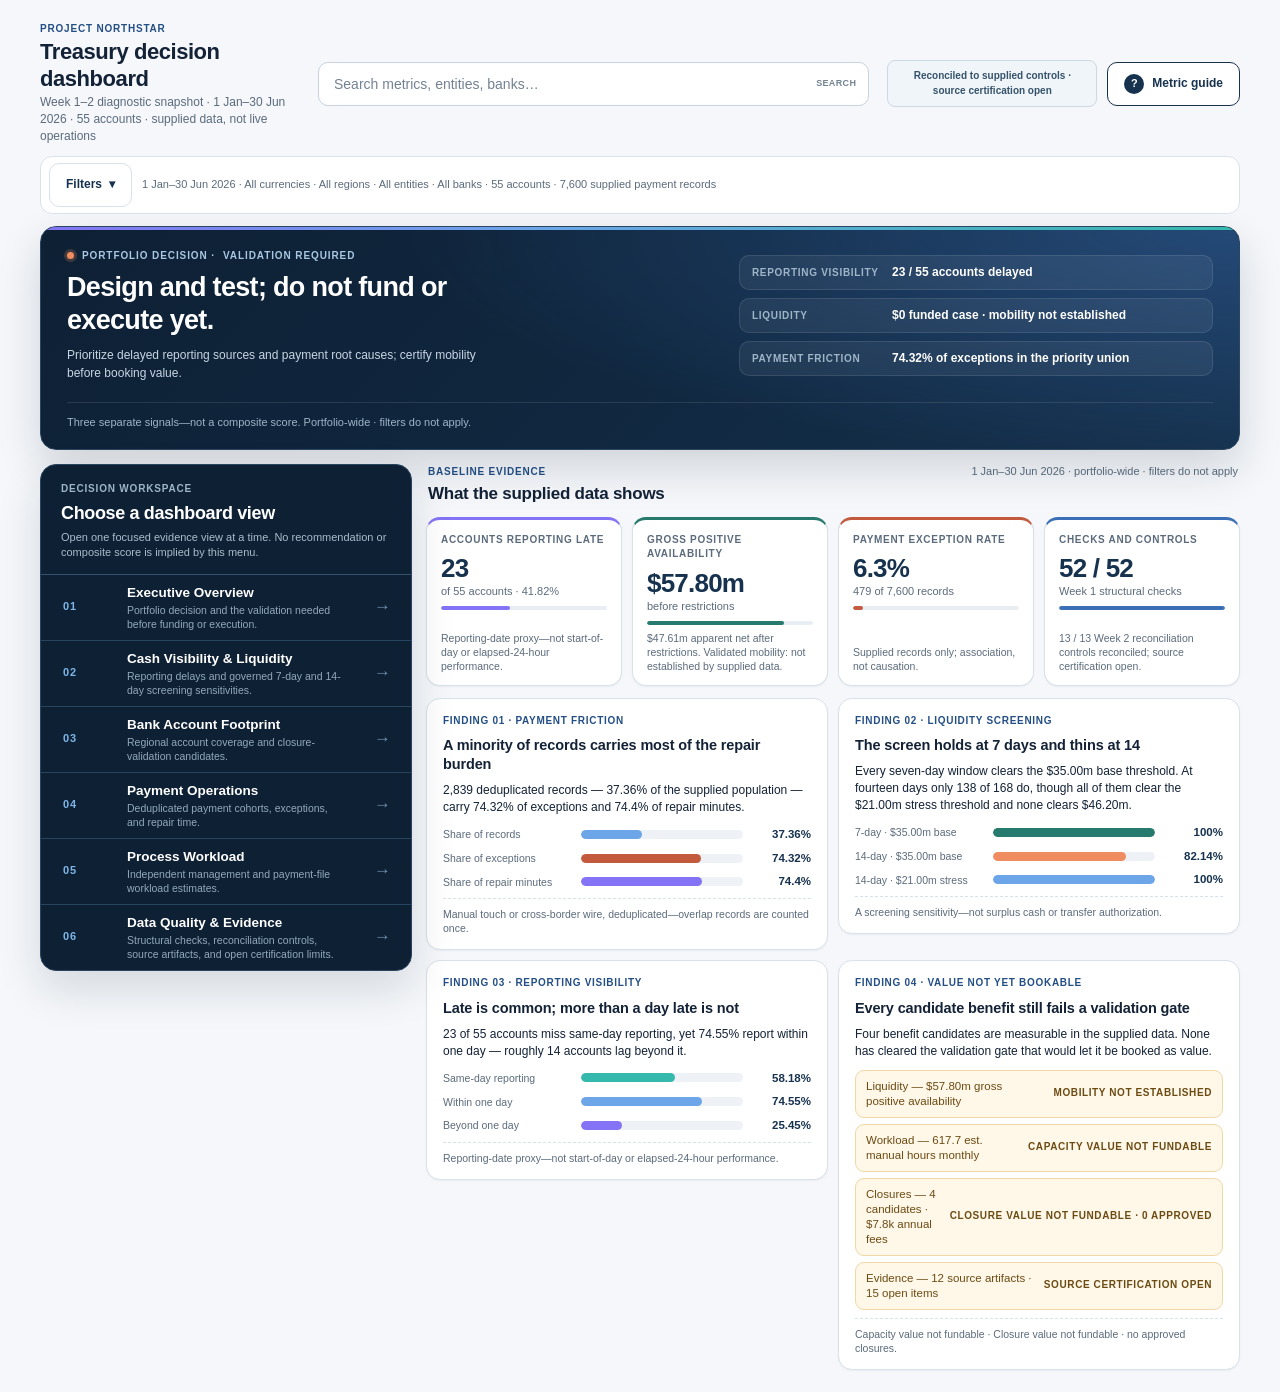
==== docs/dashboard/index.html @ 84339b59 "Move the dashboard into docs/ for GitHub Pages publishing Relocates the static dashboard (and its tw" ====
<!doctype html>
<html lang="en">
  <head>
    <meta charset="utf-8">
    <meta name="viewport" content="width=device-width, initial-scale=1">
    <meta name="description" content="Project Northstar treasury diagnostic dashboard">
    <title>Project Northstar — Treasury decision dashboard</title>
    <link rel="stylesheet" href="styles.css">
    <script src="filter_model.js" defer></script>
    <script src="app.js" defer></script>
  </head>
  <body>
    <a class="skip-link" href="#dashboard-menu-hub">Skip to dashboard menu</a>

    <div id="dashboard-shell" class="dashboard-shell" aria-busy="true">
      <div id="data-error" class="data-error" role="alert" hidden>
        <strong>Data unavailable — validation did not complete.</strong>
        <span>No dashboard result has been published.</span>
      </div>

      <header class="dashboard-header">
        <div class="header-copy">
          <p class="project-name">Project Northstar</p>
          <h1>Treasury decision dashboard</h1>
          <p id="dashboard-scope" class="scope">Loading governed diagnostic data…</p>
        </div>

        <div id="dashboard-search-shell" class="dashboard-search">
          <label class="sr-only" for="dashboard-search">Search dashboard</label>
          <input
            id="dashboard-search"
            type="search"
            role="combobox"
            placeholder="Search metrics, entities, banks…"
            autocomplete="off"
            spellcheck="false"
            aria-autocomplete="list"
            aria-haspopup="listbox"
            aria-expanded="false"
            aria-controls="dashboard-search-results"
            data-dashboard-search
            data-requires-data
            disabled
          >
          <div
            id="dashboard-search-results"
            class="search-results"
            role="listbox"
            aria-label="Dashboard search results"
            data-search-results
            hidden
          ></div>
        </div>

        <div class="header-actions">
          <p id="data-status" class="status-chip">Checking supplied controls…</p>
          <button class="button button-secondary guide-button" type="button" data-open-drawer="overview" data-requires-data>
            <span class="button-glyph" aria-hidden="true">?</span>
            <span>Metric guide</span>
          </button>
        </div>
      </header>

      <section id="filter-toolbar" class="filter-toolbar" aria-label="Dashboard filters" hidden>
        <div class="filter-toolbar-main">
          <button
            id="filter-trigger"
            class="button filter-trigger"
            type="button"
            aria-expanded="false"
            aria-controls="filter-panel"
            data-toggle-filters
            data-requires-data
            disabled
          >
            <span>Filters</span>
            <span id="filter-count" class="filter-count" aria-label="0 active filters" hidden>0</span>
            <span class="filter-chevron" aria-hidden="true">▾</span>
          </button>

          <p id="filter-scope-summary" class="filter-scope-summary" aria-live="polite">
            All dates · All currencies · All regions · All entities · All banks
          </p>

          <div
            id="active-filter-chips"
            class="active-filter-chips"
            role="list"
            aria-label="Applied filters"
            data-filter-chips
            hidden
          ></div>

          <button
            id="clear-active-filters"
            class="clear-filter-button"
            type="button"
            data-clear-filters="applied"
            hidden
          >
            Clear filters
          </button>
        </div>

        <div id="filter-panel" class="filter-panel" data-filter-panel hidden>
          <form id="filter-form" data-filter-form novalidate>
            <div class="filter-panel-heading">
              <div>
                <h2>Filter dashboard</h2>
                <p>Choose a scope, then apply. Unavailable metrics will be clearly marked.</p>
              </div>
              <button
                class="filter-panel-close"
                type="button"
                aria-label="Close dashboard filters"
                data-close-filters
              >
                ×
              </button>
            </div>

            <fieldset class="date-filter-group">
              <legend>Date range <span>Inclusive dates</span></legend>
              <label for="filter-date-from">
                <span>From</span>
                <input
                  id="filter-date-from"
                  name="dateFrom"
                  type="date"
                  min="2026-01-01"
                  max="2026-06-30"
                  value="2026-01-01"
                  data-filter-field="dateFrom"
                >
              </label>
              <label for="filter-date-to">
                <span>To</span>
                <input
                  id="filter-date-to"
                  name="dateTo"
                  type="date"
                  min="2026-01-01"
                  max="2026-06-30"
                  value="2026-06-30"
                  data-filter-field="dateTo"
                >
              </label>
            </fieldset>

            <div class="filter-field-grid">
              <label for="filter-currency">
                <span>Currency</span>
                <select id="filter-currency" name="currency" data-filter-field="currency">
                  <option value="">All currencies</option>
                </select>
              </label>
              <label for="filter-region">
                <span>Region</span>
                <select id="filter-region" name="region" data-filter-field="region">
                  <option value="">All regions</option>
                </select>
              </label>
              <label for="filter-entity">
                <span>Entity</span>
                <select id="filter-entity" name="entity" data-filter-field="entity">
                  <option value="">All entities</option>
                </select>
              </label>
              <label for="filter-bank">
                <span>Bank</span>
                <select id="filter-bank" name="bank" data-filter-field="bank">
                  <option value="">All banks</option>
                </select>
              </label>
            </div>

            <p id="filter-validation" class="filter-message filter-validation" role="alert" hidden>
              From date must be on or before To date.
            </p>
            <p id="filter-empty-state" class="filter-message filter-empty-state" role="status" hidden>
              No comparable records match these filters. Clear one or more filters.
            </p>

            <div class="filter-panel-actions">
              <button class="button button-quiet" type="button" data-clear-filters="draft">Clear all</button>
              <button class="button filter-apply" type="submit">Apply filters</button>
            </div>
          </form>
        </div>
      </section>

      <main>
        <div id="menu-page" class="menu-page">
          <section class="menu-decision-band" aria-labelledby="menu-decision-headline" data-menu-evidence>
            <div class="menu-decision-copy">
              <p class="menu-decision-eyebrow">
                <span class="menu-decision-dot" aria-hidden="true"></span>
                Portfolio decision · <span id="menu-decision-status">Validation required</span>
              </p>
              <h2 id="menu-decision-headline">Design and test; do not fund or execute yet.</h2>
              <p id="menu-decision-next">Prioritize delayed reporting sources and payment root causes; certify mobility before booking value.</p>
            </div>
            <dl class="menu-decision-signals" aria-label="Portfolio signals, held separate">
              <div><dt>Reporting visibility</dt><dd id="menu-signal-visibility">—</dd></div>
              <div><dt>Liquidity</dt><dd id="menu-signal-liquidity">—</dd></div>
              <div><dt>Payment friction</dt><dd id="menu-signal-payments">—</dd></div>
            </dl>
            <p class="menu-decision-boundary">Three separate signals—not a composite score. Portfolio-wide · filters do not apply.</p>
          </section>

          <div class="menu-body">
            <section id="dashboard-menu-hub" class="dashboard-menu-hub" aria-labelledby="dashboard-menu-title">
              <div class="menu-hub-heading">
                <p class="menu-hub-eyebrow">Decision workspace</p>
                <h2 id="dashboard-menu-title" tabindex="-1">Choose a dashboard view</h2>
                <p>Open one focused evidence view at a time. No recommendation or composite score is implied by this menu.</p>
              </div>
              <nav aria-label="Dashboard views">
                <ul class="dashboard-view-menu">
                  <li>
                    <button type="button" data-select-dashboard-view="executive" aria-controls="detail-decision" data-requires-data disabled>
                      <span class="menu-index">01</span><span><strong>Executive Overview</strong><small>Portfolio decision and the validation needed before funding or execution.</small></span><span class="menu-arrow" aria-hidden="true">→</span>
                    </button>
                  </li>
                  <li>
                    <button type="button" data-select-dashboard-view="cash" aria-controls="detail-visibility detail-liquidity" data-requires-data disabled>
                      <span class="menu-index">02</span><span><strong>Cash Visibility &amp; Liquidity</strong><small>Reporting delays and governed 7-day and 14-day screening sensitivities.</small></span><span class="menu-arrow" aria-hidden="true">→</span>
                    </button>
                  </li>
                  <li>
                    <button type="button" data-select-dashboard-view="footprint" aria-controls="detail-regions detail-closures" data-requires-data disabled>
                      <span class="menu-index">03</span><span><strong>Bank Account Footprint</strong><small>Regional account coverage and closure-validation candidates.</small></span><span class="menu-arrow" aria-hidden="true">→</span>
                    </button>
                  </li>
                  <li>
                    <button type="button" data-select-dashboard-view="payments" aria-controls="detail-payments" data-requires-data disabled>
                      <span class="menu-index">04</span><span><strong>Payment Operations</strong><small>Deduplicated payment cohorts, exceptions, and repair time.</small></span><span class="menu-arrow" aria-hidden="true">→</span>
                    </button>
                  </li>
                  <li>
                    <button type="button" data-select-dashboard-view="workload" aria-controls="detail-capacity" data-requires-data disabled>
                      <span class="menu-index">05</span><span><strong>Process Workload</strong><small>Independent management and payment-file workload estimates.</small></span><span class="menu-arrow" aria-hidden="true">→</span>
                    </button>
                  </li>
                  <li>
                    <button type="button" data-select-dashboard-view="evidence" aria-controls="quality-view" data-requires-data disabled>
                      <span class="menu-index">06</span><span><strong>Data Quality &amp; Evidence</strong><small>Structural checks, reconciliation controls, source artifacts, and open certification limits.</small></span><span class="menu-arrow" aria-hidden="true">→</span>
                    </button>
                  </li>
                </ul>
              </nav>
            </section>

            <section id="menu-findings" class="menu-findings" aria-labelledby="menu-findings-title" data-menu-evidence>
              <div class="menu-findings-heading">
                <div>
                  <p class="menu-findings-eyebrow">Baseline evidence</p>
                  <h2 id="menu-findings-title">What the supplied data shows</h2>
                </div>
                <p id="menu-findings-scope" class="menu-findings-scope">Week 1–2 snapshot · portfolio-wide · filters do not apply</p>
              </div>

              <ul class="menu-stat-strip" aria-label="Headline measures">
                <li class="menu-stat menu-stat-purple">
                  <p class="menu-stat-label">Accounts reporting late</p>
                  <p class="menu-stat-value"><strong id="menu-stat-visibility">—</strong><span id="menu-stat-visibility-unit">of 55 accounts</span></p>
                  <div class="menu-stat-meter" aria-hidden="true"><span id="menu-stat-visibility-meter"></span></div>
                  <p id="menu-stat-visibility-note" class="menu-stat-note">Reporting-date proxy—not start-of-day or elapsed-24-hour performance.</p>
                </li>
                <li class="menu-stat menu-stat-teal">
                  <p class="menu-stat-label">Gross positive availability</p>
                  <p class="menu-stat-value"><strong id="menu-stat-liquidity">—</strong><span>before restrictions</span></p>
                  <div class="menu-stat-meter" aria-hidden="true"><span id="menu-stat-liquidity-meter"></span></div>
                  <p id="menu-stat-liquidity-note" class="menu-stat-note">Validated mobility: not established by supplied data.</p>
                </li>
                <li class="menu-stat menu-stat-orange">
                  <p class="menu-stat-label">Payment exception rate</p>
                  <p class="menu-stat-value"><strong id="menu-stat-payments">—</strong><span id="menu-stat-payments-unit">of supplied records</span></p>
                  <div class="menu-stat-meter" aria-hidden="true"><span id="menu-stat-payments-meter"></span></div>
                  <p id="menu-stat-payments-note" class="menu-stat-note">Supplied records only; association, not causation.</p>
                </li>
                <li class="menu-stat menu-stat-blue">
                  <p class="menu-stat-label">Checks and controls</p>
                  <p class="menu-stat-value"><strong id="menu-stat-quality">—</strong><span id="menu-stat-quality-unit">structural checks</span></p>
                  <div class="menu-stat-meter" aria-hidden="true"><span id="menu-stat-quality-meter"></span></div>
                  <p id="menu-stat-quality-note" class="menu-stat-note">Reconciled to supplied controls; source certification open.</p>
                </li>
              </ul>

              <div class="menu-finding-grid">
                <article class="menu-finding" aria-labelledby="menu-finding-payments-title">
                  <p class="menu-finding-kicker">Finding 01 · Payment friction</p>
                  <h3 id="menu-finding-payments-title">A minority of records carries most of the repair burden</h3>
                  <p id="menu-finding-payments-lede" class="menu-finding-lede">Loading deduplicated cohort evidence…</p>
                  <ul id="menu-finding-payments-bars" class="menu-bars" aria-label="Deduplicated priority union share of records, exceptions and repair minutes"></ul>
                  <p class="menu-finding-boundary">Manual touch or cross-border wire, deduplicated—overlap records are counted once.</p>
                </article>

                <article class="menu-finding" aria-labelledby="menu-finding-liquidity-title">
                  <p class="menu-finding-kicker">Finding 02 · Liquidity screening</p>
                  <h3 id="menu-finding-liquidity-title">The screen holds at 7 days and thins at 14</h3>
                  <p id="menu-finding-liquidity-lede" class="menu-finding-lede">Loading governed screening sensitivities…</p>
                  <ul id="menu-finding-liquidity-bars" class="menu-bars" aria-label="Share of complete windows meeting each screening threshold"></ul>
                  <p class="menu-finding-boundary">A screening sensitivity—not surplus cash or transfer authorization.</p>
                </article>

                <article class="menu-finding" aria-labelledby="menu-finding-visibility-title">
                  <p class="menu-finding-kicker">Finding 03 · Reporting visibility</p>
                  <h3 id="menu-finding-visibility-title">Late is common; more than a day late is not</h3>
                  <p id="menu-finding-visibility-lede" class="menu-finding-lede">Loading account reporting composition…</p>
                  <ul id="menu-finding-visibility-bars" class="menu-bars" aria-label="Account reporting timeliness composition"></ul>
                  <p class="menu-finding-boundary">Reporting-date proxy—not start-of-day or elapsed-24-hour performance.</p>
                </article>

                <article class="menu-finding" aria-labelledby="menu-finding-value-title">
                  <p class="menu-finding-kicker">Finding 04 · Value not yet bookable</p>
                  <h3 id="menu-finding-value-title">Every candidate benefit still fails a validation gate</h3>
                  <p id="menu-finding-value-lede" class="menu-finding-lede">Loading guardrail evidence…</p>
                  <ul id="menu-finding-value-gates" class="menu-gate-list" aria-label="Validation gates that remain open"></ul>
                  <p class="menu-finding-boundary">Capacity value not fundable · Closure value not fundable · no approved closures.</p>
                </article>
              </div>
            </section>
          </div>
        </div>

        <header id="selected-view-header" class="selected-view-header" hidden>
          <button id="all-views-button" class="all-views-button" type="button" data-show-all-views data-requires-data disabled>
            <span aria-hidden="true">←</span> All views
          </button>
          <div>
            <p id="selected-view-eyebrow" class="selected-view-eyebrow">Selected view</p>
            <h2 id="selected-view-title" tabindex="-1">Dashboard view</h2>
            <p id="selected-view-description">Choose a view from the menu.</p>
          </div>
          <button class="button button-quiet selected-view-reset" type="button" data-reset data-requires-data disabled>Reset dashboard</button>
        </header>

        <section id="signals" class="operation-list" aria-label="Selected treasury dashboard view" hidden>
          <details id="detail-decision" class="operation-row decision-operation" name="dashboard-detail" data-inline-detail="decision" data-dashboard-view="executive" hidden>
            <summary data-detail-summary="decision">
              <span class="operation-kicker">Decision</span>
              <span class="operation-copy">
                <strong id="decision-title">Design and test; do not fund or execute yet.</strong>
                <span id="decision-support">Evidence is loading.</span>
              </span>
              <span class="operation-status decision-badge">Portfolio-wide · Validation required</span>
              <span class="summary-marker" aria-hidden="true">⌄</span>
            </summary>
            <div class="operation-detail decision-detail">
              <section class="analytics-card decision-evidence-card" aria-labelledby="decision-evidence-title">
                <div class="analytics-heading">
                  <div><span class="analytics-eyebrow">Portfolio evidence</span><h3 id="decision-evidence-title">Three signals remain separate</h3></div>
                  <p id="decision-composite-note">Separate signals—not a composite score.</p>
                </div>
                <ul id="decision-evidence-chips" class="decision-evidence-chips" aria-label="Portfolio evidence signals">
                  <li><span>Reporting visibility</span><strong id="decision-visibility-chip">Loading…</strong></li>
                  <li><span>Liquidity decision</span><strong id="decision-liquidity-chip">Loading…</strong></li>
                  <li><span>Payment friction</span><strong id="decision-payments-chip">Loading…</strong></li>
                </ul>
              </section>
              <div class="detail-block"><span class="detail-label">Current scope</span><p data-detail-scope="decision">Loading current scope…</p></div>
              <div class="detail-block"><span class="detail-label">Why this decision</span><p data-detail-evidence="decision">Loading decision evidence…</p></div>
              <div class="detail-block detail-action-block"><span class="detail-label">Next action</span><p data-detail-action="decision">Loading next action…</p></div>
              <button class="detail-guide-button" type="button" data-open-drawer="overview" data-requires-data>Definition, formula &amp; source <span aria-hidden="true">→</span></button>
            </div>
          </details>

          <details id="detail-visibility" class="operation-row visibility-operation" name="dashboard-detail" data-inline-detail="visibility" data-dashboard-view="cash" hidden>
            <summary data-detail-summary="visibility">
              <span class="operation-kicker">Signal 01</span>
              <span class="operation-copy"><strong id="visibility-title">Reporting visibility</strong><span id="visibility-summary-boundary">Calendar-date proxy · not start-of-day or elapsed-24-hour visibility</span></span>
              <span class="operation-metric"><strong id="visibility-kpi" aria-live="polite">—</strong><span>accounts delayed</span></span>
              <span class="summary-marker" aria-hidden="true">⌄</span>
            </summary>
            <div class="operation-detail signal-detail">
              <div class="detail-main">
                <section class="analytics-card visibility-analytics" aria-labelledby="visibility-analytics-title">
                  <div class="analytics-heading"><div><span class="analytics-eyebrow">Selected scope</span><h3 id="visibility-analytics-title">Account visibility composition</h3></div><p>Filtered period and dimensions</p></div>
                  <div class="visibility-visual-grid">
                    <figure class="composition-figure" aria-labelledby="visibility-ring-caption">
                      <div id="visibility-ring" class="composition-ring" role="img" aria-label="Loading selected-account visibility composition">
                        <span class="composition-ring-center"><strong id="visibility-ring-value">—</strong><small>delayed</small></span>
                      </div>
                      <figcaption id="visibility-ring-caption">Selected accounts</figcaption>
                      <div class="composition-legend" aria-label="Visibility composition legend">
                        <span><i class="legend-swatch swatch-purple" aria-hidden="true"></i><b id="delayed-label">—</b></span>
                        <span><i class="legend-swatch swatch-teal" aria-hidden="true"></i><b id="same-day-label">—</b></span>
                      </div>
                    </figure>
                    <figure class="source-bars-figure" aria-labelledby="visibility-source-title">
                      <figcaption id="visibility-source-title">Reporting method exposure</figcaption>
                      <ul id="visibility-source-bars" class="source-bar-list"></ul>
                      <p id="visibility-source-empty" class="visual-empty" role="status" hidden>No matching source evidence.</p>
                    </figure>
                  </div>
                </section>
                <p id="visibility-interpretation" class="interpretation">Loading reporting-source evidence…</p>
                <p id="visibility-action-insight" class="interpretation">Loading selected-scope visibility action…</p>
                <p id="visibility-boundary" class="boundary">Reporting evidence boundary is loading.</p>
              </div>
              <aside class="detail-aside">
                <div class="detail-block"><span class="detail-label">Current scope</span><p data-detail-scope="visibility">Loading current scope…</p></div>
                <div class="detail-block detail-action-block"><span class="detail-label">Next action</span><p data-detail-action="visibility">Loading next action…</p></div>
                <button class="detail-guide-button" type="button" data-open-drawer="visibility" data-requires-data>Definition, formula &amp; source <span aria-hidden="true">→</span></button>
              </aside>
            </div>
          </details>

          <details id="detail-liquidity" class="operation-row liquidity-operation" name="dashboard-detail" data-inline-detail="liquidity" data-dashboard-view="cash" hidden>
            <summary data-detail-summary="liquidity">
              <span class="operation-kicker">Signal 02</span>
              <span class="operation-copy"><strong id="liquidity-title">Liquidity</strong><span id="liquidity-summary-boundary">Screening only · not surplus cash or transfer authority</span></span>
              <span class="operation-metric"><strong id="funded-case-value">—</strong><span>funded case</span></span>
              <span class="operation-context"><strong id="liquidity-summary-screen">—</strong><span id="mobility-status">Validated mobility is loading.</span></span>
              <span class="summary-marker" aria-hidden="true">⌄</span>
            </summary>
            <div class="operation-detail signal-detail">
              <div class="detail-main">
                <fieldset class="segmented-control" data-requires-data>
                  <legend>Modeled screening sensitivity</legend>
                  <label><input type="radio" name="liquidity-days" value="7"><span>7-day · <b id="screen-7-value">—</b></span></label>
                  <label><input type="radio" name="liquidity-days" value="14" checked><span>14-day · <b id="screen-14-value">—</b></span></label>
                </fieldset>
                <section class="analytics-card liquidity-analytics" aria-labelledby="liquidity-analytics-title">
                  <div class="analytics-heading"><div><span class="analytics-eyebrow">Governed construction</span><h3 id="liquidity-analytics-title">Selected-horizon screen</h3></div><p id="liquidity-analytics-period">Loading horizon…</p></div>
                  <figure class="waterfall-figure" aria-labelledby="liquidity-waterfall-caption">
                    <figcaption id="liquidity-waterfall-caption">Account-floor waterfall</figcaption>
                    <div class="waterfall-scroll"><ol id="liquidity-waterfall" class="waterfall-list"></ol></div>
                    <p id="liquidity-waterfall-note" class="chart-note">Loading waterfall evidence…</p>
                    <p id="liquidity-waterfall-empty" class="visual-empty" role="status" hidden>Selected-horizon waterfall unavailable.</p>
                  </figure>
                  <figure class="trend-figure" aria-labelledby="liquidity-trend-title">
                    <figcaption id="liquidity-trend-title">Daily modeled screens across the selected range</figcaption>
                    <div class="trend-legend" aria-label="Liquidity trend legend and current endpoints">
                      <span><i class="legend-line trend-seven" aria-hidden="true"></i>7-day <strong id="trend-7-endpoint">—</strong></span>
                      <span><i class="legend-line trend-fourteen" aria-hidden="true"></i>14-day <strong id="trend-14-endpoint">—</strong></span>
                    </div>
                    <div id="liquidity-trend-frame" class="trend-frame">
                      <canvas id="liquidity-trend-canvas" role="img" aria-label="Loading 7-day and 14-day modeled screen trend">Use the trend data table below for exact daily values.</canvas>
                    </div>
                    <p id="liquidity-trend-boundary" class="chart-boundary">Unfilled lines show screening sensitivities; gaps mean an incomplete trailing window. They do not establish mobility or transfer authority.</p>
                  </figure>
                  <details class="trend-data-disclosure">
                    <summary>View trend data table</summary>
                    <div class="responsive-table-wrap">
                      <table id="liquidity-trend-table" class="analytics-table">
                        <caption>Daily 7-day and 14-day modeled screens for the selected inclusive date range</caption>
                        <thead><tr><th scope="col">Date</th><th scope="col">7-day screen</th><th scope="col">14-day screen</th></tr></thead>
                        <tbody id="liquidity-trend-table-body"></tbody>
                      </table>
                    </div>
                  </details>
                </section>
                <p id="liquidity-interpretation" class="interpretation">Loading liquidity interpretation…</p>
                <p id="liquidity-boundary" class="boundary" aria-live="polite">Liquidity evidence boundary is loading.</p>
              </div>
              <aside class="detail-aside">
                <div class="detail-block"><span class="detail-label">Current scope</span><p data-detail-scope="liquidity">Loading current scope…</p></div>
                <div class="detail-block detail-action-block"><span class="detail-label">Next action</span><p data-detail-action="liquidity">Loading next action…</p></div>
                <button class="detail-guide-button" type="button" data-open-drawer="liquidity" data-requires-data>Definition, formula &amp; source <span aria-hidden="true">→</span></button>
              </aside>
            </div>
          </details>

          <details id="detail-payments" class="operation-row payments-operation" name="dashboard-detail" data-inline-detail="payments" data-dashboard-view="payments" hidden>
            <summary data-detail-summary="payments">
              <span class="operation-kicker">Signal 03</span>
              <span class="operation-copy"><strong id="payments-title">Payment friction</strong><span id="payment-summary-boundary">Supplied records only · association, not causation</span></span>
              <span class="operation-metric"><strong id="payment-kpi" aria-live="polite">—</strong><span id="payment-kpi-label">priority-union share</span></span>
              <span class="summary-marker" aria-hidden="true">⌄</span>
            </summary>
            <div class="operation-detail signal-detail">
              <div class="detail-main">
                <fieldset class="segmented-control payment-control" data-requires-data>
                  <legend>Compare the same deduplicated cohorts by</legend>
                  <label><input type="radio" name="payment-measure" value="records" checked><span>Records</span></label>
                  <label><input type="radio" name="payment-measure" value="exceptions"><span>Exceptions</span></label>
                  <label><input type="radio" name="payment-measure" value="repair_minutes"><span>Repair time</span></label>
                </fieldset>
                <section class="analytics-card payments-analytics" aria-labelledby="payments-analytics-title">
                  <div class="analytics-heading"><div><span class="analytics-eyebrow">Selected measure</span><h3 id="payments-analytics-title">Priority-union share and cohort composition</h3></div><p id="payment-visual-measure">Records</p></div>
                  <div class="payments-visual-grid">
                    <figure class="composition-figure" aria-labelledby="payment-ring-caption">
                      <div id="payment-ring" class="composition-ring payment-ring" role="img" aria-label="Loading priority-union composition">
                        <span class="composition-ring-center"><strong id="payment-ring-value">—</strong><small>priority union</small></span>
                      </div>
                      <figcaption id="payment-ring-caption"><span id="payment-union-label">Loading payment evidence…</span></figcaption>
                    </figure>
                    <figure class="payment-stack-figure" aria-labelledby="payment-stack-title">
                      <figcaption id="payment-stack-title">Share of all matching records</figcaption>
                      <div id="payment-cohort-stack" class="cohort-stack" role="img" aria-label="Loading payment cohort composition"></div>
                      <ul id="payment-cohort-legend" class="cohort-legend"></ul>
                      <p id="payment-cohort-empty" class="visual-empty" role="status" hidden>No matching data for the selected measure.</p>
                    </figure>
                  </div>
                </section>
                <p id="payment-overlap" class="overlap-note">Overlap control is loading.</p>
                <p id="payment-boundary" class="boundary">Payment evidence boundary is loading.</p>
              </div>
              <aside class="detail-aside">
                <div class="detail-block"><span class="detail-label">Current scope</span><p data-detail-scope="payments">Loading current scope…</p></div>
                <div class="detail-block detail-action-block"><span class="detail-label">Next action</span><p data-detail-action="payments">Loading next action…</p></div>
                <button class="detail-guide-button" type="button" data-open-drawer="payments" data-requires-data>Definition, formula &amp; source <span aria-hidden="true">→</span></button>
              </aside>
            </div>
          </details>

          <details id="detail-regions" class="operation-row regional-operation" name="dashboard-detail" data-inline-detail="regions" data-dashboard-view="footprint" hidden>
            <summary data-detail-summary="regions">
              <span class="operation-kicker">Scope lens</span>
              <span class="operation-copy"><strong id="regional-title">Regional footprint</strong><span id="regional-summary-boundary">Schematic account coverage · supplied diagnostics · not a live cash map</span></span>
              <span class="operation-metric"><strong id="regional-kpi" aria-live="polite">—</strong><span id="regional-kpi-label">regions represented</span></span>
              <span class="operation-context"><strong id="regional-summary-context">Loading regional evidence…</strong><span id="regional-selection-status">All regions</span></span>
              <span class="summary-marker" aria-hidden="true">⌄</span>
            </summary>
            <div class="operation-detail signal-detail regional-detail">
              <div class="detail-main">
                <section class="analytics-card regional-analytics" aria-labelledby="regional-map-title">
                  <div class="analytics-heading"><div><span class="analytics-eyebrow">Region facet</span><h3 id="regional-map-title">Supplied regional footprint</h3></div><p id="regional-facet-basis">Each row overrides region; other filters remain applied</p></div>
                  <div class="regional-map-toolbar">
                    <p>Select a region to apply it across the dashboard. Marker size represents matching account count.</p>
                    <button id="regional-all-button" class="regional-all-button" type="button" aria-pressed="true" data-region-value="" data-requires-data>All regions</button>
                  </div>
                  <figure class="regional-map-figure" aria-labelledby="regional-map-caption">
                    <div class="regional-map-stage">
                      <img id="regional-map-base" src="assets/world-map.png" width="1280" height="650" alt="" aria-hidden="true" decoding="async">
                      <div id="regional-map-markers" class="regional-map-markers" role="group" aria-label="Filter dashboard by region"></div>
                    </div>
                    <figcaption id="regional-map-caption">Desktop marker size compares matching accounts; mobile selector cards show the same direct counts. Fixed-size unavailable anchors preserve regional context. Positions are broad regional anchors, not precise locations.</figcaption>
                  </figure>
                  <p id="regional-map-empty" class="visual-empty" role="status" hidden>No accounts match the current currency, entity, and bank filters.</p>
                  <div class="responsive-table-wrap regional-table-wrap">
                    <p class="regional-table-scroll-hint">Scroll horizontally for all columns →</p>
                    <table id="regional-evidence-table" class="analytics-table regional-evidence-table">
                      <caption>Regional diagnostic comparison within the current non-region filters</caption>
                      <thead><tr><th scope="col">Region</th><th scope="col" class="numeric">Matching accounts</th><th scope="col">Accounts delayed</th><th scope="col">Priority-union payment records</th><th scope="col" class="numeric">Closure-validation candidates</th><th scope="col">Apply region</th></tr></thead>
                      <tbody id="regional-evidence-table-body"></tbody>
                    </table>
                  </div>
                  <p class="chart-boundary">Matching-account counts use currency, entity, and bank dimensions and do not use the date filter. Delayed-account and payment columns also use the selected inclusive period. Closure candidates use the fixed 30 Jun 2026 snapshot and ignore the date filter.</p>
                </section>
                <p id="regional-interpretation" class="interpretation">Loading regional interpretation…</p>
                <p id="regional-boundary" class="boundary">Schematic region positions—not bank, account, cash, legal-domicile, or transfer-path locations.</p>
              </div>
              <aside class="detail-aside">
                <div class="detail-block"><span class="detail-label">Current scope</span><p data-detail-scope="regions">Loading current scope…</p></div>
                <div class="detail-block"><span class="detail-label">Evidence limit</span><p data-detail-evidence="regions">Loading regional evidence limit…</p></div>
                <div class="detail-block detail-action-block"><span class="detail-label">Next action</span><p data-detail-action="regions">Loading next action…</p></div>
                <button class="detail-guide-button" type="button" data-open-drawer="regions" data-requires-data>Definition, formula &amp; source <span aria-hidden="true">→</span></button>
              </aside>
            </div>
          </details>

          <h2 id="gates-title" class="sr-only" hidden>Open evidence gates</h2>

          <details id="detail-capacity" class="operation-row gate-operation" name="dashboard-detail" data-inline-detail="capacity" data-dashboard-view="workload" hidden>
            <summary data-detail-summary="capacity">
              <span class="operation-kicker">Open gate 01</span>
              <span class="operation-copy"><strong>Capacity value not fundable</strong><span id="capacity-summary">Loading capacity evidence…</span></span>
              <span class="operation-status gate-status" id="capacity-filter-note">Enterprise-global management estimate · filters do not apply · not a combined capacity or P&amp;L baseline</span>
              <span class="summary-marker" aria-hidden="true">⌄</span>
            </summary>
            <div class="operation-detail gate-detail">
              <figure class="analytics-card gate-analytics-card" aria-labelledby="capacity-compare-title">
                <div class="analytics-heading"><div><span class="analytics-eyebrow">Independent baselines</span><h3 id="capacity-compare-title">Repair-effort comparison</h3></div><p>Shared scale · never additive</p></div>
                <ul id="capacity-comparison-bars" class="capacity-comparison-bars"></ul>
                <figcaption>Management process estimate versus supplied payment-file monthly average; unreconciled, never additive, and neither establishes removable labor or cashable savings.</figcaption>
              </figure>
              <div class="detail-block"><span class="detail-label">Scope</span><p data-detail-scope="capacity">Enterprise-global management estimate · filters do not apply · not a combined capacity or P&amp;L baseline</p></div>
              <div class="detail-block"><span class="detail-label">Evidence limit</span><p data-detail-evidence="capacity">Loading capacity evidence limit…</p></div>
              <div class="detail-block detail-action-block"><span class="detail-label">Next action</span><p data-detail-action="capacity">Loading next action…</p></div>
              <button class="detail-guide-button" type="button" data-open-drawer="gates" data-requires-data>Definition, formula &amp; source <span aria-hidden="true">→</span></button>
            </div>
          </details>

          <details id="detail-closures" class="operation-row gate-operation" name="dashboard-detail" data-inline-detail="closures" data-dashboard-view="footprint" hidden>
            <summary data-detail-summary="closures">
              <span class="operation-kicker">Open gate 02</span>
              <span class="operation-copy"><strong>Closure value not fundable</strong><span id="closure-summary">Loading closure evidence…</span></span>
              <span id="closure-summary-boundary" class="operation-status gate-status">30 Jun 2026 snapshot · date filter does not apply · currency/region/entity/bank filters apply</span>
              <span class="summary-marker" aria-hidden="true">⌄</span>
            </summary>
            <div class="operation-detail gate-detail">
              <section class="analytics-card closure-table-card" aria-labelledby="closure-table-title">
                <div class="analytics-heading"><div><span class="analytics-eyebrow">30 Jun 2026 snapshot</span><h3 id="closure-table-title">Filtered closure-validation candidates</h3></div><p>Candidate only · not approved</p></div>
                <div class="responsive-table-wrap">
                  <table id="closure-candidate-table" class="analytics-table closure-candidate-table">
                    <caption>Closure-validation candidates after currency, region, entity, and bank filters</caption>
                    <thead><tr><th scope="col">Account</th><th scope="col">Entity</th><th scope="col">Bank</th><th scope="col">Account currency</th><th scope="col">Estimated annual fee (USD)</th><th scope="col">Candidate rule</th><th scope="col">Status</th></tr></thead>
                    <tbody id="closure-candidate-table-body"></tbody>
                  </table>
                </div>
                <p id="closure-candidate-empty" class="visual-empty" role="status" hidden>No closure-validation candidates match the selected dimensions.</p>
              </section>
              <div class="detail-block"><span class="detail-label">Current scope</span><p data-detail-scope="closures">Loading current scope…</p></div>
              <div class="detail-block"><span class="detail-label">Evidence limit</span><p data-detail-evidence="closures">Loading closure evidence limit…</p></div>
              <div class="detail-block detail-action-block"><span class="detail-label">Next action</span><p data-detail-action="closures">Loading next action…</p></div>
              <button class="detail-guide-button" type="button" data-open-drawer="gates" data-requires-data>Definition, formula &amp; source <span aria-hidden="true">→</span></button>
            </div>
          </details>
        </section>

        <section id="quality-view" class="quality-view" aria-labelledby="quality-view-title" hidden>
          <article class="quality-hero">
            <div>
              <p class="quality-eyebrow">Governed evidence status</p>
              <h3 id="quality-view-title">Data Quality &amp; Evidence</h3>
              <p id="quality-status">Loading internal control status…</p>
            </div>
            <p id="quality-certification" class="quality-certification">Source certification is loading.</p>
          </article>

          <div class="quality-control-grid" aria-label="Internal quality controls">
            <article>
              <span>Week 1 structural checks</span>
              <strong id="quality-w1-checks">—</strong>
              <small>Internal structural consistency</small>
            </article>
            <article>
              <span>Week 2 reconciliation controls</span>
              <strong id="quality-w2-controls">—</strong>
              <small>Declared control totals</small>
            </article>
            <article>
              <span>Governed source artifacts</span>
              <strong id="quality-source-artifacts">—</strong>
              <small>Inputs represented in this snapshot</small>
            </article>
          </div>

          <section class="quality-monitoring" aria-labelledby="quality-monitoring-title">
            <div>
              <span>Monitoring state</span>
              <h3 id="quality-monitoring-title">Baseline only</h3>
              <p id="quality-monitoring-status">Loading monitoring status…</p>
            </div>
            <div class="quality-monitoring-meta">
              <strong id="quality-monitoring-period">—</strong>
              <p id="quality-monitoring-boundary">Loading monitoring boundary…</p>
            </div>
          </section>

          <section class="quality-dimensions" aria-labelledby="quality-dimensions-title">
            <div class="quality-section-heading">
              <div><span>Dimension coverage</span><h3 id="quality-dimensions-title">Inspect the evidence by data-quality dimension</h3></div>
              <p>Choose a dimension to expand its rules and action</p>
            </div>
            <p id="quality-dimensions-note" class="quality-coverage-note">Coverage labels describe available evidence—not performance, certification, or a composite data-quality score.</p>
            <div id="quality-dimension-list" class="quality-dimension-list"></div>
          </section>

          <details id="quality-population-disclosure" class="quality-support-disclosure">
            <summary>
              <span><strong>Population &amp; provenance</strong><small>Six supplied population controls · direct counts, not a score</small></span>
              <span class="quality-disclosure-chevron" aria-hidden="true">⌄</span>
            </summary>
            <div class="quality-support-panel">
              <div class="quality-section-heading">
                <div><span>Population controls</span><h3 id="quality-population-title">Supplied diagnostic population</h3></div>
                <p>Source certification remains open</p>
              </div>
              <ul id="quality-population-controls" class="quality-population-list"></ul>
            </div>
          </details>

          <details id="quality-issues-disclosure" class="quality-support-disclosure">
            <summary>
              <span><strong>Evidence issue &amp; action queue</strong><small id="quality-issue-summary">Loading documented evidence gaps…</small></span>
              <span class="quality-disclosure-chevron" aria-hidden="true">⌄</span>
            </summary>
            <div class="quality-support-panel">
              <p class="quality-issue-note">These are certification and decision-evidence gaps—not failed structural rules.</p>
              <div id="quality-issue-list" class="quality-issue-list"></div>
              <p class="quality-source-note">Source: <span id="quality-issue-source">Loading issue source…</span></p>
            </div>
          </details>

          <p id="quality-boundary" class="quality-boundary">Loading evidence boundary…</p>

          <section class="quality-next-action" aria-labelledby="quality-next-action-title">
            <div>
              <span>Next evidence action</span>
              <h3 id="quality-next-action-title">Complete source-owner certification</h3>
              <p id="quality-next-action">Loading evidence action…</p>
            </div>
            <button class="button quality-method-button" type="button" data-open-drawer="quality" data-requires-data>Open data-quality method <span aria-hidden="true">→</span></button>
          </section>

          <details id="quality-methodology-disclosure" class="quality-support-disclosure">
            <summary>
              <span><strong>Methodology library</strong><small>Definitions, formulas, sources, and method limits</small></span>
              <span class="quality-disclosure-chevron" aria-hidden="true">⌄</span>
            </summary>
            <div class="quality-support-panel quality-guide-links" aria-labelledby="quality-guide-links-title">
              <div class="quality-section-heading">
                <div><span>Methodology library</span><h3 id="quality-guide-links-title">Open a definition, formula &amp; source</h3></div>
                <p>Six related guide topics</p>
              </div>
              <div class="quality-guide-grid">
                <button type="button" data-open-drawer="overview" data-requires-data>Executive decision <span aria-hidden="true">→</span></button>
                <button type="button" data-open-drawer="visibility" data-requires-data>Reporting visibility <span aria-hidden="true">→</span></button>
                <button type="button" data-open-drawer="liquidity" data-requires-data>Liquidity screening <span aria-hidden="true">→</span></button>
                <button type="button" data-open-drawer="payments" data-requires-data>Payment friction <span aria-hidden="true">→</span></button>
                <button type="button" data-open-drawer="regions" data-requires-data>Regional footprint <span aria-hidden="true">→</span></button>
                <button type="button" data-open-drawer="gates" data-requires-data>Evidence gates <span aria-hidden="true">→</span></button>
              </div>
            </div>
          </details>
        </section>

        <footer id="evidence-footer" class="evidence-footer" hidden><p>Review the Metric guide before using any figure in a funding or execution decision.</p></footer>
      </main>
    </div>

    <dialog id="evidence-dialog" class="evidence-dialog" aria-labelledby="drawer-title" aria-describedby="drawer-description">
      <div class="drawer-shell">
        <header class="drawer-header">
          <div>
            <h2 id="drawer-title">Metric guide</h2>
            <p id="drawer-description">Definitions, formulas, and sources for the current view.</p>
          </div>
          <button id="drawer-close" class="drawer-close" type="button" data-close-drawer aria-label="Close metric guide">×</button>
        </header>

        <div class="drawer-context">
          <strong>Stable methodology</strong>
          <p>Definitions, formulas, sources, and method limits do not change with dashboard filters.</p>
        </div>

        <div class="drawer-tabs" role="tablist" aria-label="Metric guide topic">
          <button id="tab-overview" role="tab" type="button" aria-controls="panel-overview" aria-selected="true" tabindex="0" data-tab="overview">Overview</button>
          <button id="tab-visibility" role="tab" type="button" aria-controls="panel-visibility" aria-selected="false" tabindex="-1" data-tab="visibility">Visibility</button>
          <button id="tab-liquidity" role="tab" type="button" aria-controls="panel-liquidity" aria-selected="false" tabindex="-1" data-tab="liquidity">Liquidity</button>
          <button id="tab-payments" role="tab" type="button" aria-controls="panel-payments" aria-selected="false" tabindex="-1" data-tab="payments">Payments</button>
          <button id="tab-regions" role="tab" type="button" aria-controls="panel-regions" aria-selected="false" tabindex="-1" data-tab="regions">Regions</button>
          <button id="tab-gates" role="tab" type="button" aria-controls="panel-gates" aria-selected="false" tabindex="-1" data-tab="gates">Evidence gates</button>
          <button id="tab-quality" role="tab" type="button" aria-controls="panel-quality" aria-selected="false" tabindex="-1" data-tab="quality">Data quality</button>
        </div>

        <div class="drawer-panels">
          <section id="panel-overview" class="drawer-panel" role="tabpanel" aria-labelledby="tab-overview"></section>
          <section id="panel-visibility" class="drawer-panel" role="tabpanel" aria-labelledby="tab-visibility" hidden></section>
          <section id="panel-liquidity" class="drawer-panel" role="tabpanel" aria-labelledby="tab-liquidity" hidden></section>
          <section id="panel-payments" class="drawer-panel" role="tabpanel" aria-labelledby="tab-payments" hidden></section>
          <section id="panel-regions" class="drawer-panel" role="tabpanel" aria-labelledby="tab-regions" hidden></section>
          <section id="panel-gates" class="drawer-panel" role="tabpanel" aria-labelledby="tab-gates" hidden></section>
          <section id="panel-quality" class="drawer-panel" role="tabpanel" aria-labelledby="tab-quality" hidden></section>
        </div>

        <footer class="drawer-footer">
          <button class="button button-quiet" type="button" data-reset>Reset dashboard</button>
        </footer>
      </div>
    </dialog>

    <p id="dashboard-announcer" class="sr-only" aria-live="polite" aria-atomic="true"></p>
    <noscript>
      <p class="noscript-message">JavaScript is required to inspect the governed dashboard evidence. No analytical result is shown without validation.</p>
    </noscript>
  </body>
</html>
---- docs/dashboard/styles.css ----
:root {
  color-scheme: light;
  --canvas: #f5f7fa;
  --surface: #ffffff;
  --text: #132236;
  --muted: #5b6b7c;
  --border: #d9e1ea;
  --navy: #16324f;
  --blue: #3b6fb6;
  --blue-dark: #244f86;
  --teal: #267a6e;
  --teal-dark: #185e55;
  --orange: #c45a3d;
  --orange-dark: #7a3525;
  --purple: #8474f5;
  --purple-soft: #b7adff;
  --aqua: #35b9ad;
  --sky: #6ca6e8;
  --coral: #ef8d61;
  --analytics: #142a43;
  --analytics-deep: #0e2034;
  --analytics-border: #2b435d;
  --analytics-muted: #b8c8d8;
  --amber-bg: #fff7e8;
  --amber-border: #f0d8a6;
  --amber-text: #6c4b13;
  --info-bg: #f2f7fa;
  --radius-card: 14px;
  --radius-control: 10px;
  font-family: Inter, -apple-system, BlinkMacSystemFont, "Segoe UI", sans-serif;
}

* {
  box-sizing: border-box;
}

html {
  background: var(--canvas);
}

body {
  margin: 0;
  min-width: 320px;
  color: var(--text);
  background: var(--canvas);
  font-size: 14px;
  line-height: 1.45;
}

button,
input,
select {
  font: inherit;
}

button {
  color: inherit;
}

button:focus-visible,
input:focus-visible,
input:focus-visible + span,
select:focus-visible,
[role="tab"]:focus-visible,
[data-detail-summary]:focus-visible,
.trend-data-disclosure > summary:focus-visible,
.quality-dimension > summary:focus-visible,
.quality-issue > summary:focus-visible,
.quality-support-disclosure > summary:focus-visible,
.quality-rule-disclosure > summary:focus-visible,
.skip-link:focus-visible {
  outline: 2px solid var(--blue);
  outline-offset: 2px;
}

button:disabled,
fieldset:disabled {
  cursor: not-allowed;
  opacity: 0.5;
}

[hidden] {
  display: none !important;
}

.skip-link {
  position: fixed;
  z-index: 20;
  top: 10px;
  left: 10px;
  padding: 10px 14px;
  color: #fff;
  background: var(--navy);
  border-radius: 8px;
  transform: translateY(-160%);
}

.skip-link:focus {
  transform: translateY(0);
}

.sr-only {
  position: absolute !important;
  width: 1px !important;
  height: 1px !important;
  padding: 0 !important;
  margin: -1px !important;
  overflow: hidden !important;
  clip: rect(0, 0, 0, 0) !important;
  white-space: nowrap !important;
  border: 0 !important;
}

.dashboard-shell {
  width: min(1440px, 100%);
  min-height: 900px;
  margin: 0 auto;
  padding: 22px 40px;
}

.data-error {
  display: flex;
  gap: 8px;
  align-items: baseline;
  margin-bottom: 16px;
  padding: 14px 16px;
  color: #742a20;
  background: #fff1ed;
  border: 1px solid #e8a795;
  border-radius: 10px;
}

.dashboard-header {
  display: grid;
  min-height: 64px;
  grid-template-columns: minmax(260px, 1fr) minmax(320px, 560px) auto;
  gap: 18px;
  align-items: center;
  margin-bottom: 10px;
}

.header-copy {
  min-width: 0;
}

.project-name {
  margin: 0 0 1px;
  color: var(--blue-dark);
  font-size: 10px;
  font-weight: 800;
  letter-spacing: 0.08em;
  text-transform: uppercase;
}

.header-copy h1 {
  margin: 0;
  font-size: 22px;
  line-height: 27px;
  letter-spacing: -0.02em;
}

.scope {
  margin: 2px 0 0;
  color: var(--muted);
  font-size: 12px;
}

.header-actions {
  display: flex;
  gap: 10px;
  align-items: center;
  justify-content: flex-end;
}

.status-chip {
  max-width: 210px;
  min-height: 36px;
  margin: 0;
  padding: 8px 11px;
  color: #36536b;
  background: #eff5f8;
  border: 1px solid #cad9e2;
  border-radius: 8px;
  font-size: 10px;
  font-weight: 650;
  text-align: center;
}

.dashboard-search {
  position: relative;
  width: 100%;
}

.dashboard-search input {
  width: 100%;
  min-height: 44px;
  padding: 0 42px 0 15px;
  color: var(--text);
  background: var(--surface);
  border: 1px solid #c8d3df;
  border-radius: var(--radius-control);
}

.dashboard-search::after {
  content: "Search";
  position: absolute;
  top: 50%;
  right: 13px;
  color: #758493;
  font-size: 9px;
  font-weight: 800;
  letter-spacing: 0.04em;
  pointer-events: none;
  text-transform: uppercase;
  transform: translateY(-50%);
}

.dashboard-search:focus-within::after {
  color: var(--blue-dark);
}

.dashboard-search input::placeholder {
  color: #738293;
  opacity: 1;
}

.search-results {
  position: absolute;
  z-index: 35;
  top: calc(100% + 7px);
  left: 0;
  width: 100%;
  max-height: min(420px, 60vh);
  padding: 8px;
  overflow-y: auto;
  background: var(--surface);
  border: 1px solid var(--border);
  border-radius: 12px;
  box-shadow: 0 16px 40px rgb(19 34 54 / 16%);
}

.search-result-group + .search-result-group {
  margin-top: 8px;
  padding-top: 8px;
  border-top: 1px solid var(--border);
}

.search-result-heading {
  margin: 0;
  padding: 5px 9px;
  color: #6f7f8f;
  font-size: 9px;
  font-weight: 800;
  letter-spacing: 0.05em;
  text-transform: uppercase;
}

.search-result-option {
  display: flex;
  width: 100%;
  min-height: 44px;
  align-items: center;
  justify-content: space-between;
  gap: 16px;
  padding: 8px 10px;
  background: transparent;
  border: 0;
  border-radius: 8px;
  text-align: left;
}

.search-result-option:hover,
.search-result-option[aria-selected="true"] {
  background: #edf3f8;
}

.search-result-option strong {
  font-size: 12px;
}

.search-result-option span {
  color: var(--muted);
  font-size: 10px;
}

.search-empty {
  margin: 0;
  padding: 12px;
  color: var(--muted);
  font-size: 12px;
}

.button,
.card-action,
.footer-action,
.drawer-close,
.guardrail-card,
.drawer-tabs button,
.source-chip {
  min-height: 44px;
  border-radius: var(--radius-control);
  cursor: pointer;
}

.button {
  padding: 0 16px;
  border: 1px solid var(--border);
  background: var(--surface);
  font-size: 12px;
  font-weight: 700;
}

.button-secondary {
  border-color: var(--navy);
  color: var(--navy);
}

.button-quiet {
  color: var(--muted);
  background: transparent;
}

.guide-button {
  display: inline-flex;
  flex: 0 0 auto;
  align-items: center;
  gap: 8px;
  white-space: nowrap;
}

.button-glyph {
  display: inline-grid;
  width: 20px;
  height: 20px;
  place-items: center;
  color: #fff;
  background: var(--navy);
  border-radius: 50%;
  font-size: 11px;
  font-weight: 850;
}

.filter-toolbar {
  position: relative;
  z-index: 10;
  min-height: 48px;
  margin-bottom: 12px;
  padding: 6px 8px;
  background: var(--surface);
  border: 1px solid var(--border);
  border-radius: 12px;
}

.filter-toolbar-main {
  display: flex;
  min-width: 0;
  align-items: center;
  gap: 10px;
}

.filter-trigger {
  display: inline-flex;
  flex: 0 0 auto;
  align-items: center;
  gap: 7px;
  color: var(--navy);
}

.filter-trigger[aria-expanded="true"] .filter-chevron {
  transform: rotate(180deg);
}

.filter-chevron {
  display: inline-block;
  transition: transform 140ms ease-out;
}

.filter-count {
  display: inline-grid;
  min-width: 20px;
  height: 20px;
  padding: 0 5px;
  place-items: center;
  color: #fff;
  background: var(--navy);
  border-radius: 999px;
  font-size: 10px;
}

.filter-scope-summary {
  min-width: 0;
  flex: 1 1 auto;
  margin: 0;
  overflow: hidden;
  color: var(--muted);
  font-size: 11px;
  text-overflow: ellipsis;
  white-space: nowrap;
}

.active-filter-chips {
  display: flex;
  min-width: 0;
  gap: 6px;
  overflow-x: auto;
  scrollbar-width: thin;
}

.filter-chip {
  display: inline-flex;
  min-height: 36px;
  flex: 0 0 auto;
  align-items: center;
  gap: 6px;
  padding: 0 10px;
  color: var(--blue-dark);
  background: #e7eef8;
  border: 1px solid #afc2dc;
  border-radius: 999px;
  font-size: 10px;
  font-weight: 750;
}

.filter-chip-item {
  display: inline-flex;
  flex: 0 0 auto;
}

button.filter-chip {
  min-height: 44px;
  cursor: pointer;
}

.clear-filter-button {
  min-height: 44px;
  flex: 0 0 auto;
  padding: 0 10px;
  color: var(--blue-dark);
  background: transparent;
  border: 0;
  border-radius: 8px;
  font-size: 11px;
  font-weight: 750;
  cursor: pointer;
}

.filter-panel {
  position: absolute;
  z-index: 40;
  top: calc(100% + 8px);
  left: 0;
  width: min(540px, calc(100vw - 32px));
  padding: 20px;
  background: var(--surface);
  border: 1px solid var(--border);
  border-radius: 14px;
  box-shadow: 0 18px 48px rgb(19 34 54 / 18%);
}

.filter-panel-heading {
  display: flex;
  align-items: flex-start;
  justify-content: space-between;
  gap: 16px;
}

.filter-panel-heading h2 {
  margin: 0;
  font-size: 18px;
  line-height: 24px;
}

.filter-panel-heading p {
  margin: 3px 0 0;
  color: var(--muted);
  font-size: 11px;
}

.filter-panel-close {
  display: grid;
  width: 44px;
  min-width: 44px;
  height: 44px;
  padding: 0;
  place-items: center;
  color: var(--navy);
  background: var(--surface);
  border: 1px solid var(--border);
  border-radius: 10px;
  font-size: 22px;
  cursor: pointer;
}

.date-filter-group {
  display: grid;
  grid-template-columns: repeat(2, minmax(0, 1fr));
  gap: 10px;
  margin: 18px 0 0;
  padding: 0;
  border: 0;
}

.date-filter-group legend {
  grid-column: 1 / -1;
  padding: 0;
  color: var(--text);
  font-size: 11px;
  font-weight: 800;
}

.date-filter-group legend span {
  margin-left: 5px;
  color: var(--muted);
  font-size: 9px;
  font-weight: 600;
}

.date-filter-group label,
.filter-field-grid label {
  display: grid;
  min-width: 0;
  gap: 5px;
  color: #455b70;
  font-size: 10px;
  font-weight: 750;
}

.date-filter-group input,
.filter-field-grid select {
  width: 100%;
  min-height: 44px;
  padding: 0 11px;
  color: var(--text);
  background: var(--surface);
  border: 1px solid #c8d3df;
  border-radius: 8px;
}

.date-filter-group input[aria-invalid="true"] {
  border-color: #b94531;
  box-shadow: 0 0 0 1px #b94531;
}

.filter-field-grid {
  display: grid;
  grid-template-columns: repeat(2, minmax(0, 1fr));
  gap: 12px 10px;
  margin-top: 14px;
}

.filter-message {
  margin: 12px 0 0;
  padding: 10px 12px;
  border-radius: 8px;
  font-size: 11px;
}

.filter-validation {
  color: #742a20;
  background: #fff1ed;
  border: 1px solid #e8a795;
}

.filter-empty-state {
  color: var(--amber-text);
  background: var(--amber-bg);
  border: 1px solid var(--amber-border);
}

.filter-panel-actions {
  display: flex;
  justify-content: flex-end;
  gap: 8px;
  margin-top: 18px;
  padding-top: 14px;
  border-top: 1px solid var(--border);
}

.filter-apply {
  color: #fff;
  background: var(--navy);
  border-color: var(--navy);
}

main {
  display: grid;
  gap: 12px;
}

.menu-page {
  display: grid;
  gap: 14px;
}

.menu-decision-band {
  position: relative;
  display: grid;
  overflow: hidden;
  grid-template-columns: minmax(0, 1.35fr) minmax(0, 1fr);
  gap: 18px 32px;
  padding: 22px 26px 18px;
  color: #fff;
  background:
    radial-gradient(120% 180% at 100% 0%, rgb(59 111 182 / 42%) 0%, rgb(20 42 67 / 0%) 58%),
    linear-gradient(135deg, var(--analytics-deep) 0%, #10273f 52%, #16324f 100%);
  border: 1px solid #2b465f;
  border-radius: 16px;
  box-shadow: 0 18px 44px rgb(14 32 52 / 16%);
}

.menu-decision-band::before {
  position: absolute;
  top: 0;
  right: 0;
  left: 0;
  height: 3px;
  background: linear-gradient(90deg, var(--purple) 0%, var(--sky) 42%, var(--aqua) 100%);
  content: "";
}

.menu-decision-eyebrow {
  display: flex;
  gap: 8px;
  align-items: center;
  margin: 0 0 8px;
  color: #a9c7e2;
  font-size: 10px;
  font-weight: 800;
  letter-spacing: 0.09em;
  text-transform: uppercase;
}

.menu-decision-dot {
  width: 7px;
  height: 7px;
  background: var(--coral);
  border-radius: 50%;
  box-shadow: 0 0 0 3px rgb(239 141 97 / 22%);
}

.menu-decision-copy h2 {
  max-width: 30ch;
  margin: 0;
  font-size: 27px;
  line-height: 33px;
  letter-spacing: -0.025em;
}

.menu-decision-copy > p:last-child {
  max-width: 62ch;
  margin: 9px 0 0;
  color: #c7d6e3;
  font-size: 12px;
  line-height: 18px;
}

.menu-decision-signals {
  display: grid;
  gap: 8px;
  align-content: center;
  margin: 0;
}

.menu-decision-signals > div {
  display: grid;
  grid-template-columns: 128px minmax(0, 1fr);
  gap: 12px;
  align-items: baseline;
  padding: 8px 12px;
  background: rgb(255 255 255 / 6%);
  border: 1px solid rgb(255 255 255 / 10%);
  border-radius: 10px;
}

.menu-decision-signals dt {
  color: #9fb5c8;
  font-size: 10px;
  font-weight: 800;
  letter-spacing: 0.07em;
  text-transform: uppercase;
}

.menu-decision-signals dd {
  margin: 0;
  font-size: 12px;
  font-weight: 650;
  line-height: 17px;
  font-variant-numeric: tabular-nums;
}

.menu-decision-boundary {
  grid-column: 1 / -1;
  margin: 2px 0 0;
  padding-top: 12px;
  color: #9fb5c8;
  font-size: 11px;
  border-top: 1px solid rgb(255 255 255 / 10%);
}

.menu-body {
  display: grid;
  grid-template-columns: minmax(300px, 372px) minmax(0, 1fr);
  gap: 14px;
  align-items: start;
}

.dashboard-menu-hub {
  position: sticky;
  top: 14px;
  overflow: hidden;
  color: #fff;
  background: var(--analytics-deep);
  border: 1px solid #29445f;
  border-radius: 16px;
  box-shadow: 0 18px 44px rgb(14 32 52 / 14%);
}

.menu-hub-heading {
  padding: 17px 20px 14px;
  border-bottom: 1px solid #35516d;
}

.menu-hub-eyebrow,
.selected-view-eyebrow,
.quality-eyebrow {
  margin: 0 0 5px;
  color: #9fb5c8;
  font-size: 10px;
  font-weight: 800;
  letter-spacing: 0.08em;
  text-transform: uppercase;
}

.menu-hub-heading h2 {
  margin: 0;
  font-size: 18px;
  line-height: 23px;
  letter-spacing: -0.02em;
}

.menu-hub-heading > p:last-child {
  max-width: 720px;
  margin: 5px 0 0;
  color: #a9bdcd;
  font-size: 11px;
  line-height: 15px;
}

.dashboard-view-menu {
  display: grid;
  margin: 0;
  padding: 0;
  list-style: none;
}

.dashboard-view-menu li + li {
  border-top: 1px solid #29445f;
}

.dashboard-view-menu button {
  display: grid;
  width: 100%;
  min-height: 54px;
  grid-template-columns: 48px minmax(0, 1fr) 32px;
  gap: 16px;
  align-items: center;
  padding: 9px 20px;
  color: #fff;
  background: transparent;
  border: 0;
  border-left: 2px solid transparent;
  text-align: left;
  cursor: pointer;
  transition: background 120ms ease, border-color 120ms ease;
}

.dashboard-view-menu button:hover,
.dashboard-view-menu button:focus-visible {
  background: #183550;
  border-left-color: var(--sky);
}

.dashboard-view-menu button:hover .menu-arrow,
.dashboard-view-menu button:focus-visible .menu-arrow {
  color: #fff;
  transform: translateX(3px);
}

.dashboard-view-menu button:disabled {
  cursor: not-allowed;
}

.dashboard-view-menu button > span:nth-child(2) {
  display: grid;
  gap: 1px;
}

.dashboard-view-menu strong {
  font-size: 13.5px;
  line-height: 18px;
}

.dashboard-view-menu small {
  display: -webkit-box;
  overflow: hidden;
  color: #93a9bb;
  font-size: 10.5px;
  line-height: 14px;
  -webkit-box-orient: vertical;
  -webkit-line-clamp: 3;
}

.menu-index {
  color: #7eb5e7;
  font-size: 11px;
  font-weight: 850;
  letter-spacing: 0.08em;
  font-variant-numeric: tabular-nums;
}

.menu-arrow {
  justify-self: end;
  color: #6f90ac;
  font-size: 17px;
  transition: color 120ms ease, transform 120ms ease;
}

.menu-findings {
  display: grid;
  gap: 12px;
  align-content: start;
}

.menu-findings-heading {
  display: flex;
  flex-wrap: wrap;
  gap: 6px 18px;
  align-items: baseline;
  justify-content: space-between;
  padding: 0 2px;
}

.menu-findings-eyebrow {
  margin: 0 0 3px;
  color: var(--blue-dark);
  font-size: 10px;
  font-weight: 800;
  letter-spacing: 0.08em;
  text-transform: uppercase;
}

.menu-findings-heading h2 {
  margin: 0;
  font-size: 17px;
  line-height: 22px;
  letter-spacing: -0.015em;
}

.menu-findings-scope {
  margin: 0;
  color: var(--muted);
  font-size: 11px;
}

.menu-stat-strip {
  display: grid;
  grid-template-columns: repeat(4, minmax(0, 1fr));
  gap: 10px;
  margin: 0;
  padding: 0;
  list-style: none;
}

.menu-stat {
  display: flex;
  flex-direction: column;
  gap: 6px;
  padding: 13px 14px 12px;
  background: var(--surface);
  border: 1px solid var(--border);
  border-top: 3px solid var(--stat-accent, var(--blue));
  border-radius: var(--radius-card);
  box-shadow: 0 1px 2px rgb(19 34 54 / 5%);
}

.menu-stat-purple {
  --stat-accent: var(--purple);
}

.menu-stat-teal {
  --stat-accent: var(--teal);
}

.menu-stat-orange {
  --stat-accent: var(--orange);
}

.menu-stat-blue {
  --stat-accent: var(--blue);
}

.menu-stat-label {
  margin: 0;
  color: var(--muted);
  font-size: 10px;
  font-weight: 800;
  letter-spacing: 0.07em;
  text-transform: uppercase;
}

.menu-stat-value {
  display: grid;
  gap: 1px;
  margin: 0;
}

.menu-stat-value strong {
  color: var(--navy);
  font-size: 26px;
  line-height: 30px;
  letter-spacing: -0.03em;
  font-variant-numeric: tabular-nums;
}

.menu-stat-value span {
  color: var(--muted);
  font-size: 11px;
}

.menu-stat-meter {
  height: 4px;
  overflow: hidden;
  background: #e8eef4;
  border-radius: 999px;
}

.menu-stat-meter > span {
  display: block;
  width: 0;
  height: 100%;
  background: var(--stat-accent, var(--blue));
  border-radius: 999px;
}

.menu-stat-note {
  margin: auto 0 0;
  color: var(--muted);
  font-size: 10.5px;
  line-height: 14px;
}

.menu-finding-grid {
  display: grid;
  grid-template-columns: repeat(2, minmax(0, 1fr));
  gap: 10px;
  align-items: start;
}

.menu-finding {
  display: flex;
  flex-direction: column;
  gap: 8px;
  padding: 15px 16px 14px;
  background: var(--surface);
  border: 1px solid var(--border);
  border-radius: var(--radius-card);
  box-shadow: 0 1px 2px rgb(19 34 54 / 5%);
}

.menu-finding-kicker {
  margin: 0;
  color: var(--blue-dark);
  font-size: 10px;
  font-weight: 800;
  letter-spacing: 0.07em;
  text-transform: uppercase;
}

.menu-finding h3 {
  margin: 0;
  font-size: 14.5px;
  line-height: 19px;
  letter-spacing: -0.01em;
}

.menu-finding-lede {
  margin: 0;
  color: var(--text);
  font-size: 12px;
  line-height: 17px;
}

.menu-bars {
  display: grid;
  gap: 7px;
  margin: 2px 0 0;
  padding: 0;
  list-style: none;
}

.menu-bars li {
  display: grid;
  grid-template-columns: 128px minmax(0, 1fr) 58px;
  gap: 10px;
  align-items: center;
}

.menu-bar-label {
  color: var(--muted);
  font-size: 10.5px;
  line-height: 14px;
}

.menu-bar-track {
  height: 9px;
  overflow: hidden;
  background: #eef2f7;
  border-radius: 999px;
}

.menu-bar-fill {
  display: block;
  height: 100%;
  border-radius: 999px;
}

.menu-bar-value {
  color: var(--navy);
  font-size: 11.5px;
  font-weight: 700;
  text-align: right;
  font-variant-numeric: tabular-nums;
}

.menu-gate-list {
  display: grid;
  gap: 6px;
  margin: 2px 0 0;
  padding: 0;
  list-style: none;
}

.menu-gate-list li {
  display: grid;
  grid-template-columns: minmax(0, 1fr) auto;
  gap: 12px;
  align-items: center;
  padding: 8px 10px;
  background: var(--amber-bg);
  border: 1px solid var(--amber-border);
  border-radius: 9px;
}

.menu-gate-label {
  color: var(--amber-text);
  font-size: 11.5px;
  line-height: 15px;
}

.menu-gate-status {
  color: var(--amber-text);
  font-size: 10px;
  font-weight: 800;
  letter-spacing: 0.06em;
  text-transform: uppercase;
  white-space: nowrap;
}

.menu-finding-boundary {
  margin: auto 0 0;
  padding-top: 8px;
  color: var(--muted);
  font-size: 10.5px;
  line-height: 14px;
  border-top: 1px dashed var(--border);
}

@media (max-width: 1180px) {
  .menu-body {
    grid-template-columns: minmax(0, 1fr);
  }

  .dashboard-menu-hub {
    position: static;
  }

  .menu-decision-band {
    grid-template-columns: minmax(0, 1fr);
  }

  .menu-stat-strip {
    grid-template-columns: repeat(2, minmax(0, 1fr));
  }
}

@media (max-width: 760px) {
  .menu-finding-grid {
    grid-template-columns: minmax(0, 1fr);
  }

  .menu-decision-copy h2 {
    font-size: 22px;
    line-height: 28px;
  }
}

@media (max-width: 520px) {
  .menu-stat-strip {
    grid-template-columns: minmax(0, 1fr);
  }

  .menu-bars li {
    grid-template-columns: 92px minmax(0, 1fr) 54px;
  }
}

.selected-view-header {
  display: grid;
  grid-template-columns: auto minmax(0, 1fr) auto;
  gap: 18px;
  align-items: center;
  padding: 14px 16px;
  background: var(--surface);
  border: 1px solid var(--border);
  border-radius: 12px;
}

.all-views-button {
  min-height: 44px;
  padding: 0 13px;
  color: var(--navy);
  background: #edf3f8;
  border: 1px solid #b8c9d8;
  border-radius: 9px;
  font-size: 11px;
  font-weight: 800;
  cursor: pointer;
}

.selected-view-header h2 {
  margin: 0;
  font-size: 19px;
  line-height: 24px;
}

.selected-view-header p:not(.selected-view-eyebrow) {
  margin: 2px 0 0;
  color: var(--muted);
  font-size: 11px;
}

.selected-view-eyebrow {
  color: var(--blue-dark);
}

.selected-view-reset {
  min-height: 44px;
  border-radius: 9px;
}

.operation-list {
  display: grid;
  gap: 10px;
}

.quality-view {
  display: grid;
  gap: 12px;
}

.quality-hero {
  display: grid;
  grid-template-columns: minmax(0, 1fr) auto;
  gap: 24px;
  align-items: center;
  padding: 24px;
  color: #fff;
  background: var(--analytics);
  border: 1px solid var(--analytics-border);
  border-radius: 14px;
}

.quality-hero h3 {
  margin: 0;
  font-size: 24px;
  line-height: 30px;
}

.quality-hero p:not(.quality-eyebrow) {
  margin: 5px 0 0;
  color: var(--analytics-muted);
  font-size: 12px;
}

.quality-certification {
  max-width: 250px;
  padding: 10px 12px;
  color: #fff !important;
  background: #203d59;
  border: 1px solid #526d87;
  border-radius: 9px;
  font-weight: 750;
  text-align: center;
}

.quality-control-grid {
  display: grid;
  grid-template-columns: repeat(3, minmax(0, 1fr));
  gap: 10px;
}

.quality-control-grid article,
.quality-monitoring,
.quality-dimensions,
.quality-next-action,
.quality-support-disclosure {
  padding: 18px;
  background: var(--surface);
  border: 1px solid var(--border);
  border-radius: 12px;
}

.quality-control-grid article {
  display: grid;
  gap: 3px;
}

.quality-control-grid span,
.quality-section-heading span {
  color: var(--muted);
  font-size: 10px;
  font-weight: 800;
  letter-spacing: 0.04em;
  text-transform: uppercase;
}

.quality-control-grid strong {
  color: var(--navy);
  font-size: 25px;
  line-height: 30px;
}

.quality-control-grid small {
  color: var(--muted);
  font-size: 10px;
}

.quality-monitoring {
  display: grid;
  grid-template-columns: minmax(220px, 0.8fr) minmax(0, 1.2fr);
  gap: 24px;
  align-items: center;
  border-left: 5px solid #6a7f93;
}

.quality-monitoring span,
.quality-detail-label,
.quality-issue-panel dt {
  color: var(--muted);
  font-size: 10px;
  font-weight: 800;
  letter-spacing: 0.04em;
  text-transform: uppercase;
}

.quality-monitoring h3 {
  margin: 3px 0 0;
  font-size: 17px;
}

.quality-monitoring p,
.quality-monitoring-meta p {
  margin: 4px 0 0;
  color: var(--muted);
  font-size: 11px;
}

.quality-monitoring-meta {
  padding-left: 20px;
  border-left: 1px solid var(--border);
}

.quality-monitoring-meta strong {
  color: var(--navy);
  font-size: 14px;
}

.quality-section-heading {
  display: flex;
  justify-content: space-between;
  gap: 16px;
  align-items: end;
}

.quality-section-heading h3 {
  margin: 2px 0 0;
  font-size: 16px;
}

.quality-section-heading p {
  margin: 0;
  color: var(--muted);
  font-size: 10px;
}

.quality-coverage-note,
.quality-issue-note,
.quality-source-note {
  margin: 12px 0 0;
  color: var(--muted);
  font-size: 11px;
}

.quality-coverage-note {
  padding: 10px 12px;
  color: #29445f;
  background: #eef4f8;
  border-left: 4px solid #607d98;
  border-radius: 7px;
  font-weight: 700;
}

.quality-dimension-list,
.quality-issue-list {
  display: grid;
  gap: 8px;
  margin-top: 12px;
}

.quality-dimension,
.quality-issue {
  background: #fff;
  border: 1px solid var(--border);
  border-radius: 10px;
  overflow: clip;
}

.quality-dimension > summary,
.quality-issue > summary,
.quality-support-disclosure > summary,
.quality-rule-disclosure > summary {
  list-style: none;
  cursor: pointer;
}

.quality-dimension > summary::-webkit-details-marker,
.quality-issue > summary::-webkit-details-marker,
.quality-support-disclosure > summary::-webkit-details-marker,
.quality-rule-disclosure > summary::-webkit-details-marker {
  display: none;
}

.quality-dimension > summary {
  display: grid;
  min-height: 64px;
  grid-template-columns: minmax(150px, 0.7fr) minmax(250px, 1.3fr) auto 22px;
  gap: 14px;
  align-items: center;
  padding: 10px 14px;
}

.quality-dimension > summary:hover,
.quality-support-disclosure > summary:hover,
.quality-issue > summary:hover {
  background: #f7f9fb;
}

.quality-dimension-title {
  display: grid;
  gap: 2px;
}

.quality-dimension-title strong {
  color: var(--navy);
  font-size: 14px;
}

.quality-dimension-title small,
.quality-dimension-result,
.quality-support-disclosure summary small,
.quality-issue summary small {
  color: var(--muted);
  font-size: 10px;
}

.quality-dimension-result {
  line-height: 1.4;
}

.quality-status {
  display: inline-flex;
  min-height: 28px;
  align-items: center;
  justify-content: center;
  padding: 4px 9px;
  border: 1px solid #b9c9d8;
  border-radius: 999px;
  color: #23435f;
  background: #eef4f8;
  font-size: 10px;
  font-weight: 800;
  white-space: nowrap;
}

.quality-status[data-quality-status="partial_proxy"] {
  color: #6c4b13;
  background: #fff7e8;
  border-color: #e9cf9d;
}

.quality-status[data-quality-status="not_certified"] {
  color: #4d5f70;
  background: #f1f3f5;
  border-color: #cbd3da;
}

.quality-disclosure-chevron {
  color: var(--muted);
  font-size: 16px;
  transition: transform 150ms ease;
}

.quality-dimension[open] > summary .quality-disclosure-chevron,
.quality-support-disclosure[open] > summary .quality-disclosure-chevron,
.quality-issue[open] > summary .quality-disclosure-chevron,
.quality-rule-disclosure[open] > summary .quality-disclosure-chevron {
  transform: rotate(180deg);
}

.quality-dimension-panel {
  padding: 16px;
  background: #f8fafc;
  border-top: 1px solid var(--border);
}

.quality-evidence-grid {
  display: grid;
  grid-template-columns: repeat(2, minmax(0, 1fr));
  gap: 8px;
}

.quality-detail-card {
  min-width: 0;
  padding: 12px;
  background: #fff;
  border: 1px solid #dce4eb;
  border-radius: 8px;
}

.quality-detail-card p {
  margin: 5px 0 0;
  color: var(--text);
  font-size: 11px;
  line-height: 1.5;
}

.quality-detail-card.quality-detail-boundary {
  color: var(--amber-text);
  background: var(--amber-bg);
  border-color: var(--amber-border);
}

.quality-detail-card.quality-detail-boundary p {
  color: var(--amber-text);
}

.quality-source-list {
  display: flex;
  flex-wrap: wrap;
  gap: 5px;
  margin: 7px 0 0;
  padding: 0;
  list-style: none;
}

.quality-source-list li {
  padding: 4px 7px;
  color: #344d63;
  background: #edf3f7;
  border-radius: 5px;
  font-size: 9px;
  overflow-wrap: anywhere;
}

.quality-rule-disclosure {
  margin-top: 10px;
  background: #fff;
  border: 1px solid #ccd8e2;
  border-radius: 8px;
}

.quality-rule-disclosure > summary {
  display: flex;
  min-height: 44px;
  align-items: center;
  justify-content: space-between;
  gap: 12px;
  padding: 8px 11px;
  color: var(--navy);
  font-size: 11px;
  font-weight: 800;
}

.quality-rule-list {
  display: grid;
  grid-template-columns: repeat(2, minmax(0, 1fr));
  gap: 6px;
  margin: 0;
  padding: 0 11px 11px;
  list-style: none;
}

.quality-rule-list li {
  display: grid;
  gap: 2px;
  min-width: 0;
  padding: 8px;
  background: #f4f7fa;
  border-radius: 6px;
}

.quality-rule-list code {
  color: #41596e;
  font-size: 9px;
  overflow-wrap: anywhere;
}

.quality-rule-list strong {
  color: var(--navy);
  font-size: 10px;
}

.quality-related-issues {
  display: flex;
  min-height: 44px;
  align-items: center;
  justify-content: space-between;
  gap: 12px;
  width: 100%;
  margin-top: 10px;
  padding: 9px 11px;
  color: var(--navy);
  background: #edf3f8;
  border: 1px solid #bfd0de;
  border-radius: 8px;
  font-size: 11px;
  font-weight: 800;
  cursor: pointer;
}

.quality-support-disclosure {
  padding: 0;
  overflow: clip;
}

.quality-support-disclosure > summary {
  display: flex;
  min-height: 58px;
  align-items: center;
  justify-content: space-between;
  gap: 16px;
  padding: 10px 16px;
}

.quality-support-disclosure > summary > span:first-child,
.quality-issue > summary > span:first-child {
  display: grid;
  gap: 2px;
}

.quality-support-disclosure > summary strong {
  color: var(--navy);
  font-size: 13px;
}

.quality-support-panel {
  padding: 16px;
  border-top: 1px solid var(--border);
}

.quality-issue-note {
  margin-top: 0;
  padding: 9px 11px;
  color: #5f481e;
  background: #fff7e8;
  border-left: 4px solid #d3a84d;
  border-radius: 6px;
  font-weight: 700;
}

.quality-issue > summary {
  display: grid;
  min-height: 52px;
  grid-template-columns: minmax(0, 1fr) auto 22px;
  gap: 12px;
  align-items: center;
  padding: 8px 11px;
}

.quality-issue summary strong {
  color: var(--navy);
  font-size: 11px;
}

.quality-issue-severity {
  padding: 4px 8px;
  color: #624b20;
  background: #fff5df;
  border: 1px solid #e5c98d;
  border-radius: 999px;
  font-size: 9px;
  font-weight: 800;
}

.quality-issue-severity[data-severity="Medium"] {
  color: #4e5f6f;
  background: #f1f4f6;
  border-color: #cbd4dc;
}

.quality-issue-panel {
  display: grid;
  grid-template-columns: repeat(3, minmax(0, 1fr));
  gap: 10px;
  margin: 0;
  padding: 12px;
  background: #f8fafc;
  border-top: 1px solid var(--border);
}

.quality-issue-panel div {
  min-width: 0;
}

.quality-issue-panel dd {
  margin: 4px 0 0;
  color: var(--text);
  font-size: 10px;
  line-height: 1.45;
}

.quality-population-list {
  display: grid;
  grid-template-columns: repeat(3, minmax(0, 1fr));
  gap: 8px;
  margin: 14px 0 0;
  padding: 0;
  list-style: none;
}

.quality-population-list li {
  display: grid;
  min-width: 0;
  gap: 2px;
  padding: 11px 12px;
  background: #f4f7fa;
  border-radius: 8px;
}

.quality-population-list span {
  color: var(--muted);
  font-size: 10px;
}

.quality-population-list strong {
  font-size: 16px;
}

.quality-population-list small {
  color: #6b7c8c;
  font-size: 9px;
}

.quality-boundary {
  margin: 0;
  padding: 13px 15px;
  color: var(--amber-text);
  background: var(--amber-bg);
  border: 1px solid var(--amber-border);
  border-radius: 10px;
  font-size: 11px;
  font-weight: 650;
}

.quality-next-action {
  display: flex;
  align-items: center;
  justify-content: space-between;
  gap: 24px;
}

.quality-next-action > div {
  min-width: 0;
}

.quality-next-action span {
  color: var(--muted);
  font-size: 10px;
  font-weight: 800;
  letter-spacing: 0.04em;
  text-transform: uppercase;
}

.quality-next-action h3 {
  margin: 3px 0 0;
  font-size: 16px;
}

.quality-next-action p {
  margin: 4px 0 0;
  color: var(--muted);
  font-size: 11px;
}

.quality-method-button {
  flex: 0 0 auto;
  min-height: 44px;
  color: #fff;
  background: var(--navy);
  border-color: var(--navy);
}

.quality-guide-grid {
  display: grid;
  grid-template-columns: repeat(4, minmax(0, 1fr));
  gap: 8px;
  margin-top: 14px;
}

.quality-guide-grid button {
  display: flex;
  min-height: 48px;
  align-items: center;
  justify-content: space-between;
  gap: 8px;
  padding: 8px 11px;
  color: var(--navy);
  background: #edf3f8;
  border: 1px solid #bfd0de;
  border-radius: 8px;
  font-size: 10px;
  font-weight: 800;
  text-align: left;
  cursor: pointer;
}

.operation-row {
  min-width: 0;
  color: var(--text);
  background: var(--surface);
  border: 1px solid var(--border);
  border-left-width: 5px;
  border-radius: 12px;
  overflow: clip;
}

.operation-row > summary {
  display: grid;
  min-height: 76px;
  grid-template-columns: 96px minmax(260px, 1fr) minmax(180px, auto) 24px;
  gap: 18px;
  align-items: center;
  padding: 13px 18px;
  cursor: pointer;
  list-style: none;
}

.operation-row > summary:focus-visible {
  outline-offset: -4px;
}

.operation-row > summary::-webkit-details-marker {
  display: none;
}

.operation-row > summary::marker {
  content: "";
}

.operation-row[open] > summary {
  background: #f8fafc;
}

.operation-kicker,
.detail-label {
  color: #6f7f8f;
  font-size: 10px;
  font-weight: 800;
  letter-spacing: 0.03em;
  text-transform: uppercase;
}

.operation-copy,
.operation-metric,
.operation-context {
  display: grid;
  min-width: 0;
  gap: 2px;
}

.operation-copy > strong {
  font-size: 16px;
  line-height: 21px;
}

.operation-copy > span,
.operation-metric > span,
.operation-context > span {
  color: var(--muted);
  font-size: 11px;
  line-height: 15px;
}

.operation-metric {
  justify-items: end;
  text-align: right;
}

.operation-metric > strong {
  font-size: 25px;
  line-height: 28px;
  letter-spacing: -0.025em;
}

.operation-metric > strong.kpi-empty {
  font-size: 14px;
  line-height: 18px;
  letter-spacing: 0;
}

.operation-context {
  max-width: 270px;
}

.operation-context > strong {
  font-size: 13px;
  line-height: 17px;
}

.operation-status {
  justify-self: end;
  max-width: 280px;
  text-align: right;
}

.summary-marker {
  display: grid;
  width: 24px;
  height: 24px;
  place-items: center;
  font-size: 18px;
  transition: transform 160ms ease-out;
}

.operation-row[open] .summary-marker {
  transform: rotate(180deg);
}

.decision-operation {
  border-color: var(--navy);
}

.decision-operation > summary,
.decision-operation[open] > summary {
  color: #fff;
  background: var(--navy);
}

.decision-operation .operation-copy > span {
  color: #dde8f0;
}

.decision-operation .operation-kicker {
  color: #d3e0ea;
}

.decision-operation .decision-badge {
  color: #7a4b00;
  background: #fff2d1;
}

.visibility-operation {
  border-left-color: var(--teal);
}

.liquidity-operation {
  border-left-color: var(--blue);
}

.liquidity-operation > summary {
  grid-template-columns: 96px minmax(200px, 1fr) 110px minmax(240px, auto) 24px;
}

.payments-operation {
  border-left-color: var(--orange);
}

.regional-operation {
  border-left-color: var(--purple);
}

.regional-operation > summary {
  grid-template-columns: 96px minmax(200px, 1fr) 120px minmax(220px, auto) 24px;
}

.gate-operation {
  border-color: var(--amber-border);
  border-left-color: #d89b28;
  background: var(--amber-bg);
}

.gate-operation > summary,
.gate-operation[open] > summary {
  background: var(--amber-bg);
}

.gate-status {
  color: var(--amber-text);
  font-size: 10px;
  font-style: normal;
  font-weight: 800;
  text-transform: uppercase;
}

.operation-detail {
  display: grid;
  grid-template-columns: repeat(3, minmax(0, 1fr)) auto;
  gap: 14px;
  align-items: stretch;
  padding: 16px 18px 18px;
  background: var(--surface);
  border-top: 1px solid var(--border);
}

.signal-detail {
  grid-template-columns: minmax(0, 2fr) minmax(260px, 1fr);
}

.detail-main,
.detail-aside {
  display: grid;
  min-width: 0;
  gap: 10px;
}

.detail-block {
  min-width: 0;
  padding: 11px 12px;
  background: #f7f9fb;
  border: 1px solid var(--border);
  border-radius: 9px;
}

.detail-block p {
  margin: 4px 0 0;
  font-size: 12px;
}

.detail-action-block {
  color: var(--blue-dark);
  background: #f3f7fc;
  border-color: #bdd0e8;
}

.detail-guide-button {
  min-height: 44px;
  align-self: end;
  padding: 0 14px;
  color: var(--navy);
  background: var(--surface);
  border: 1px solid var(--navy);
  border-radius: var(--radius-control);
  font-size: 11px;
  font-weight: 800;
  cursor: pointer;
}

.signal-detail .detail-guide-button {
  width: 100%;
}

.analytics-card {
  min-width: 0;
  margin: 0;
  padding: 16px;
  color: #f7fbff;
  background: var(--analytics);
  border: 1px solid var(--analytics-border);
  border-radius: 12px;
}

.analytics-card h3,
.analytics-card h4,
.analytics-card p,
.analytics-card figure,
.analytics-card figcaption {
  margin: 0;
}

.analytics-heading {
  display: flex;
  align-items: flex-start;
  justify-content: space-between;
  gap: 16px;
  margin-bottom: 14px;
}

.analytics-heading h3 {
  margin-top: 2px;
  font-size: 15px;
  line-height: 20px;
}

.analytics-heading > p {
  max-width: 300px;
  color: var(--analytics-muted);
  font-size: 10px;
  line-height: 15px;
  text-align: right;
}

.analytics-eyebrow {
  color: var(--purple-soft);
  font-size: 9px;
  font-weight: 850;
  letter-spacing: 0.05em;
  text-transform: uppercase;
}

.decision-evidence-card,
.gate-analytics-card,
.closure-table-card {
  grid-column: 1 / -1;
}

.decision-evidence-card {
  background: var(--analytics-deep);
}

.decision-evidence-chips,
.source-bar-list,
.cohort-legend,
.capacity-comparison-bars,
.waterfall-list {
  margin: 0;
  padding: 0;
  list-style: none;
}

.decision-evidence-chips {
  display: grid;
  grid-template-columns: repeat(3, minmax(0, 1fr));
  gap: 10px;
}

.decision-evidence-chips li {
  display: grid;
  gap: 5px;
  min-width: 0;
  padding: 11px 12px;
  background: #1b3755;
  border: 1px solid #35516c;
  border-radius: 9px;
}

.decision-evidence-chips li:nth-child(1) {
  border-top: 3px solid var(--purple);
}

.decision-evidence-chips li:nth-child(2) {
  border-top: 3px solid var(--aqua);
}

.decision-evidence-chips li:nth-child(3) {
  border-top: 3px solid var(--coral);
}

.decision-evidence-chips span {
  color: var(--analytics-muted);
  font-size: 10px;
}

.decision-evidence-chips strong {
  font-size: 13px;
  line-height: 18px;
}

.visibility-visual-grid,
.payments-visual-grid {
  display: grid;
  grid-template-columns: minmax(180px, 0.8fr) minmax(300px, 2fr);
  gap: 22px;
  align-items: center;
}

.composition-figure {
  display: grid;
  justify-items: center;
  gap: 9px;
  min-width: 0;
}

.composition-ring {
  --ring-share: 0%;
  display: grid;
  width: 128px;
  aspect-ratio: 1;
  place-items: center;
  background: conic-gradient(var(--purple) 0 var(--ring-share), var(--aqua) var(--ring-share) 100%);
  border-radius: 50%;
}

.payment-ring {
  background: conic-gradient(var(--coral) 0 var(--ring-share), #50647a var(--ring-share) 100%);
}

.composition-ring.is-empty {
  background: #50647a;
}

.composition-ring-center {
  display: grid;
  width: 76%;
  aspect-ratio: 1;
  place-items: center;
  align-content: center;
  background: var(--analytics-deep);
  border: 1px solid var(--analytics-border);
  border-radius: 50%;
  text-align: center;
}

.composition-ring-center strong {
  font-size: 22px;
  line-height: 26px;
}

.composition-ring-center small,
.composition-figure figcaption,
.source-bars-figure figcaption,
.payment-stack-figure figcaption,
.waterfall-figure > figcaption,
.trend-figure > figcaption,
.gate-analytics-card > figcaption {
  color: var(--analytics-muted);
  font-size: 10px;
  line-height: 15px;
}

.composition-legend {
  display: flex;
  flex-wrap: wrap;
  justify-content: center;
  gap: 7px 12px;
  color: var(--analytics-muted);
  font-size: 10px;
}

.composition-legend span,
.trend-legend span,
.cohort-legend li {
  display: flex;
  align-items: center;
  gap: 6px;
}

.regional-analytics {
  display: grid;
  gap: 12px;
}

.regional-map-toolbar {
  display: flex;
  align-items: center;
  justify-content: space-between;
  gap: 14px;
}

.regional-map-toolbar p {
  color: var(--analytics-muted);
  font-size: 10px;
  line-height: 15px;
}

.regional-all-button,
.regional-marker,
.regional-table-action {
  min-height: 44px;
  color: #fff;
  background: #1d3b59;
  border: 1px solid #56718c;
  border-radius: 9px;
  font: inherit;
  font-size: 10px;
  font-weight: 800;
  cursor: pointer;
}

.regional-all-button {
  flex: 0 0 auto;
  padding: 0 14px;
}

.regional-all-button[aria-pressed="true"] {
  color: var(--navy);
  background: #fff;
  border-color: #fff;
  box-shadow: 0 0 0 3px rgb(132 116 245 / 52%);
}

.regional-map-figure {
  display: grid;
  gap: 8px;
}

.regional-map-stage {
  position: relative;
  aspect-ratio: 1280 / 650;
  overflow: hidden;
  background: #10283f;
  border: 1px solid #526a81;
  border-radius: 10px;
}

#regional-map-base {
  display: block;
  width: 100%;
  height: 100%;
  object-fit: contain;
  filter: invert(1) grayscale(1) brightness(1.35);
  mix-blend-mode: screen;
  opacity: 0.48;
}

.regional-map-markers {
  position: absolute;
  inset: 0;
}

.regional-marker {
  --marker-size: 64px;
  position: absolute;
  left: var(--marker-left);
  top: var(--marker-top);
  display: grid;
  width: var(--marker-size);
  min-width: 52px;
  height: var(--marker-size);
  min-height: 52px;
  padding: 7px;
  place-content: center;
  color: #fff;
  background: var(--marker-color, var(--blue));
  border: 2px solid #fff;
  border-radius: 50%;
  box-shadow: 0 4px 14px rgb(19 34 54 / 28%);
  text-align: center;
  transform: translate(-50%, -50%);
}

.regional-marker strong,
.regional-marker span,
.regional-marker small {
  display: block;
  line-height: 1.15;
}

.regional-marker strong {
  font-size: 12px;
}

.regional-marker span,
.regional-marker small {
  margin-top: 2px;
  font-size: 10px;
}

.regional-marker small {
  color: #fff;
}

.regional-marker[aria-pressed="true"] {
  color: #fff;
  background: var(--navy);
  border-color: #fff;
  box-shadow: 0 0 0 4px #8474f5, 0 4px 14px rgb(19 34 54 / 32%);
}

.regional-marker[aria-pressed="true"] small {
  color: #fff;
}

.regional-marker[aria-disabled="true"] {
  color: #45586b;
  background: #d4dde5;
  border-color: #8fa0af;
  box-shadow: none;
  cursor: not-allowed;
}

.regional-marker[aria-disabled="true"] small {
  color: #45586b;
}

.regional-map-figure figcaption {
  color: var(--analytics-muted);
  font-size: 9px;
  line-height: 14px;
}

.regional-table-wrap {
  border: 1px solid var(--analytics-border);
  border-radius: 8px;
}

.regional-evidence-table {
  min-width: 760px;
}

.regional-evidence-table th[scope="row"] {
  position: sticky;
  left: 0;
  z-index: 1;
  color: #fff;
  background: var(--analytics-deep);
  text-transform: none;
}

.regional-evidence-table thead th:first-child {
  position: sticky;
  left: 0;
  z-index: 2;
}

.regional-table-scroll-hint {
  display: none;
  color: var(--analytics-muted);
  font-size: 9px;
}

.regional-table-action {
  min-height: 44px;
  padding: 0 10px;
  white-space: nowrap;
}

.regional-table-action[aria-pressed="true"] {
  color: var(--navy);
  background: #fff;
  border-color: #fff;
}

.regional-table-action:disabled {
  color: #8fa0af;
  background: #263e57;
  border-color: #455c73;
  cursor: not-allowed;
}

.composition-legend b,
.trend-legend strong,
.cohort-legend strong {
  color: #fff;
  font-weight: 750;
}

.legend-swatch {
  width: 8px;
  height: 8px;
  flex: 0 0 auto;
  border-radius: 2px;
}

.swatch-purple {
  background: var(--purple);
}

.swatch-teal {
  background: var(--aqua);
}

.source-bars-figure,
.payment-stack-figure {
  display: grid;
  min-width: 0;
  gap: 10px;
}

.source-bar-list {
  display: grid;
  gap: 9px;
}

.source-bar-row,
.capacity-bar-row {
  display: grid;
  grid-template-columns: minmax(110px, 0.8fr) minmax(120px, 1.8fr) auto;
  gap: 10px;
  align-items: center;
}

.source-bar-copy,
.capacity-bar-copy {
  display: grid;
  min-width: 0;
}

.source-bar-copy strong,
.capacity-bar-copy strong {
  font-size: 11px;
}

.source-bar-copy span,
.capacity-bar-copy span {
  color: var(--analytics-muted);
  font-size: 9px;
}

.source-bar-track,
.capacity-bar-track {
  height: 9px;
  overflow: hidden;
  background: #263e57;
  border-radius: 999px;
}

.source-bar-fill,
.capacity-bar-fill {
  width: var(--bar-width, 0%);
  height: 100%;
  background: var(--bar-color, var(--purple));
  border-radius: inherit;
}

.source-bar-value,
.capacity-bar-value {
  min-width: 56px;
  color: #fff;
  font-size: 10px;
  text-align: right;
}

.visual-empty {
  padding: 10px 12px;
  color: var(--analytics-muted);
  background: var(--analytics-deep);
  border: 1px dashed #50657a;
  border-radius: 8px;
  font-size: 11px;
}

.liquidity-analytics {
  display: grid;
  gap: 16px;
}

.waterfall-figure,
.trend-figure {
  display: grid;
  min-width: 0;
  gap: 9px;
}

.waterfall-scroll,
.responsive-table-wrap {
  min-width: 0;
  overflow-x: auto;
  scrollbar-width: thin;
}

.waterfall-list {
  display: grid;
  min-width: 720px;
  grid-template-columns: repeat(6, minmax(105px, 1fr));
  gap: 8px;
}

.waterfall-step {
  display: grid;
  min-width: 0;
  grid-template-rows: 150px auto auto;
  gap: 5px;
}

.waterfall-plot {
  position: relative;
  border-bottom: 1px solid #53677b;
  background-image: linear-gradient(to top, rgb(255 255 255 / 6%) 1px, transparent 1px);
  background-size: 100% 25%;
}

.waterfall-bar {
  position: absolute;
  right: 14%;
  bottom: var(--bar-bottom, 0%);
  left: 14%;
  min-height: 3px;
  height: max(3px, var(--bar-height, 0%));
  background: var(--sky);
  border-radius: 4px 4px 2px 2px;
}

.waterfall-step[data-role="deduction"] .waterfall-bar {
  background: var(--coral);
}

.waterfall-step[data-role="subtotal"] .waterfall-bar {
  background: var(--aqua);
}

.waterfall-step[data-role="resulting_total"] .waterfall-bar {
  background: var(--purple);
}

.waterfall-label {
  color: var(--analytics-muted);
  font-size: 9px;
  line-height: 13px;
}

.waterfall-value {
  font-size: 11px;
}

.chart-note,
.chart-boundary {
  color: var(--analytics-muted);
  font-size: 10px;
  line-height: 15px;
}

.trend-legend {
  display: flex;
  flex-wrap: wrap;
  gap: 8px 18px;
  color: var(--analytics-muted);
  font-size: 10px;
}

.legend-line {
  width: 24px;
  height: 0;
  border-top: 2px solid;
}

.trend-seven {
  border-color: var(--purple);
}

.trend-fourteen {
  border-color: var(--aqua);
  border-top-style: dashed;
}

.trend-frame {
  min-width: 0;
  padding: 8px;
  background: var(--analytics-deep);
  border: 1px solid var(--analytics-border);
  border-radius: 8px;
}

#liquidity-trend-canvas {
  display: block;
  width: 100%;
  height: 220px;
}

.trend-data-disclosure {
  color: #fff;
  background: var(--analytics-deep);
  border: 1px solid var(--analytics-border);
  border-radius: 8px;
}

.trend-data-disclosure > summary {
  min-height: 44px;
  padding: 13px 14px;
  color: #fff;
  font-size: 11px;
  font-weight: 800;
  cursor: pointer;
}

.trend-data-disclosure .responsive-table-wrap {
  max-height: 320px;
  border-top: 1px solid var(--analytics-border);
}

.cohort-stack {
  display: flex;
  min-height: 24px;
  overflow: hidden;
  background: #263e57;
  border: 1px solid #3b536c;
  border-radius: 7px;
}

.cohort-segment {
  width: var(--segment-width, 0%);
  min-width: 0;
  background: var(--segment-color);
}

.cohort-legend {
  display: grid;
  grid-template-columns: repeat(2, minmax(0, 1fr));
  gap: 8px 14px;
}

.cohort-legend li {
  min-width: 0;
  color: var(--analytics-muted);
  font-size: 9px;
}

.cohort-legend span:not(.legend-swatch) {
  min-width: 0;
}

.capacity-comparison-bars {
  display: grid;
  gap: 12px;
}

.capacity-bar-fill {
  --bar-color: #92a5b8;
}

.capacity-bar-row:nth-child(2) .capacity-bar-fill {
  --bar-color: #60778e;
}

.gate-analytics-card > figcaption {
  display: block;
  margin-top: 12px;
}

.analytics-table {
  width: 100%;
  min-width: 580px;
  border-collapse: collapse;
  color: #f7fbff;
  font-size: 10px;
}

.analytics-table caption {
  padding: 0;
  text-align: left;
  color: var(--analytics-muted);
  font-size: 9px;
}

.analytics-table th,
.analytics-table td {
  padding: 9px 10px;
  border-bottom: 1px solid var(--analytics-border);
  text-align: left;
  vertical-align: top;
}

.analytics-table th {
  position: sticky;
  top: 0;
  z-index: 1;
  color: var(--analytics-muted);
  background: var(--analytics-deep);
  font-size: 9px;
  letter-spacing: 0.03em;
  text-transform: uppercase;
}

.analytics-table td[headers="closure-fee-heading"],
.analytics-table th.numeric,
.analytics-table td.numeric {
  text-align: right;
  white-space: nowrap;
}

.closure-candidate-table {
  min-width: 980px;
}

.closure-status {
  color: #fff;
  font-weight: 800;
}

.decision-banner {
  display: flex;
  min-height: 68px;
  align-items: center;
  justify-content: space-between;
  gap: 24px;
  padding: 12px 24px;
  color: #fff;
  background: var(--navy);
  border-radius: 12px;
}

.decision-banner h2 {
  margin: 0;
  font-size: 20px;
  line-height: 24px;
}

.decision-banner p {
  margin: 1px 0 0;
  color: #dde8f0;
  font-size: 12px;
}

.decision-badge {
  flex: 0 0 auto;
  padding: 9px 16px;
  color: #7a4b00;
  background: #fff2d1;
  border-radius: 999px;
  font-size: 10px;
  font-weight: 800;
  text-transform: uppercase;
}

.signal-grid {
  display: grid;
  grid-template-columns: repeat(3, minmax(0, 1fr));
  gap: 20px;
}

.signal-card {
  display: flex;
  height: 424px;
  min-width: 0;
  flex-direction: column;
  gap: 10px;
  padding: 22px 24px;
  background: var(--surface);
  border: 1px solid var(--border);
  border-radius: var(--radius-card);
  overflow: hidden;
}

.signal-heading {
  display: flex;
  min-height: 20px;
  align-items: center;
  justify-content: space-between;
  gap: 12px;
  font-size: 10px;
  font-weight: 800;
  letter-spacing: 0.01em;
  text-transform: uppercase;
}

.signal-heading h2 {
  margin: 0;
  font-size: 11px;
  line-height: 14px;
  text-transform: uppercase;
}

.signal-heading span {
  color: #6f7f8f;
}

.signal-visibility .signal-heading h2 {
  color: var(--teal);
}

.signal-liquidity .signal-heading h2 {
  color: var(--blue);
}

.signal-payments .signal-heading h2 {
  color: var(--orange);
}

.kpi-block {
  display: flex;
  min-height: 72px;
  flex-direction: column;
  justify-content: center;
}

.kpi {
  display: block;
  font-size: clamp(38px, 3.2vw, 46px);
  line-height: 1.05;
  letter-spacing: -0.035em;
}

.kpi.kpi-empty {
  font-size: 22px;
  line-height: 1.2;
  letter-spacing: -0.015em;
}

.kpi-block > span {
  color: #36536b;
  font-size: 16px;
  font-weight: 700;
}

.mobility-kpi small {
  margin-top: 2px;
  color: var(--muted);
  font-size: 11px;
  font-weight: 600;
}

.account-split {
  min-height: 54px;
}

.split-bar,
.union-share {
  display: flex;
  position: relative;
  height: 32px;
  overflow: hidden;
  background: #eef2f5;
  border-radius: 8px;
}

.split-segment {
  display: flex;
  min-width: 0;
  align-items: center;
  padding: 0 10px;
  font-size: 11px;
  white-space: nowrap;
}

.split-segment.same-day {
  justify-content: flex-start;
  color: var(--teal-dark);
  background: #dcefea;
}

.split-segment.delayed {
  justify-content: flex-end;
  color: #7a4b00;
  background: #fff0d6;
}

.account-split p,
.overlap-note {
  margin: 6px 0 0;
  color: var(--muted);
  font-size: 11px;
}

.interpretation,
.boundary {
  display: flex;
  min-height: 52px;
  align-items: center;
  margin: 0;
  padding: 9px 12px;
  border-radius: 10px;
}

.interpretation {
  color: #264a63;
  background: var(--info-bg);
  font-size: 13px;
  font-weight: 700;
}

.boundary {
  color: var(--amber-text);
  background: var(--amber-bg);
  border: 1px solid var(--amber-border);
  font-size: 11px;
  font-weight: 600;
}

.segmented-control {
  display: grid;
  min-width: 0;
  grid-template-columns: repeat(2, minmax(0, 1fr));
  gap: 8px;
  margin: 0;
  padding: 0;
  border: 0;
}

.segmented-control legend {
  grid-column: 1 / -1;
  margin-bottom: 2px;
  padding: 0;
  color: #6f7f8f;
  font-size: 10px;
  font-weight: 800;
  text-transform: uppercase;
}

.segmented-control label {
  min-width: 0;
  cursor: pointer;
}

.segmented-control input {
  position: absolute;
  opacity: 0;
  pointer-events: none;
}

.segmented-control span {
  display: flex;
  min-height: 44px;
  align-items: center;
  justify-content: center;
  padding: 0 8px;
  color: #53677a;
  background: #f2f5f8;
  border: 1px solid var(--border);
  border-radius: 8px;
  font-size: 11px;
  font-weight: 700;
  text-align: center;
}

.segmented-control input:checked + span {
  color: var(--blue-dark);
  background: #e7eef8;
  border-color: var(--blue);
}

.payment-control {
  grid-template-columns: repeat(3, minmax(0, 1fr));
}

.payment-control input:checked + span {
  color: var(--orange-dark);
  background: #f6dcd4;
  border-color: var(--orange);
}

.union-share {
  flex: 0 0 40px;
  align-items: center;
}

.union-fill {
  position: absolute;
  inset: 0 auto 0 0;
  width: 0;
  background: #f6dcd4;
  transition: width 160ms ease-out;
}

.union-label {
  position: relative;
  z-index: 1;
  width: 100%;
  padding: 0 10px;
  color: var(--orange-dark);
  font-size: 11px;
  font-weight: 800;
  text-align: center;
}

.card-action {
  display: flex;
  width: 100%;
  align-items: center;
  justify-content: space-between;
  margin-top: auto;
  padding: 0 14px;
  background: var(--surface);
  border: 1px solid currentColor;
  font-size: 12px;
  font-weight: 800;
}

.visibility-action {
  color: var(--teal-dark);
}

.liquidity-action {
  color: var(--blue-dark);
}

.payment-action {
  color: #8a3c29;
}

.guardrail-strip {
  display: grid;
  min-height: 100px;
  grid-template-columns: 240px repeat(2, minmax(0, 1fr));
  gap: 16px;
  align-items: center;
  padding: 16px 20px;
  background: var(--surface);
  border: 1px solid var(--border);
  border-radius: var(--radius-card);
}

.guardrail-intro span {
  color: #a05d00;
  font-size: 10px;
  font-weight: 800;
  text-transform: uppercase;
}

.guardrail-intro h2 {
  margin: 4px 0 0;
  font-size: 16px;
  line-height: 22px;
}

.guardrail-card {
  display: flex;
  width: 100%;
  min-height: 72px;
  flex-direction: column;
  align-items: flex-start;
  justify-content: center;
  padding: 9px 16px;
  color: #7a4b00;
  background: var(--amber-bg);
  border: 1px solid transparent;
  text-align: left;
}

.guardrail-card:hover {
  border-color: var(--amber-border);
}

.guardrail-card strong {
  font-size: 12px;
}

.guardrail-card span {
  margin-top: 4px;
  font-size: 11px;
}

.global-baseline-note {
  margin-top: 3px;
  color: #8a610f;
  font-size: 10px;
  font-style: normal;
  font-weight: 750;
}

.evidence-footer {
  display: flex;
  min-height: 44px;
  align-items: center;
  justify-content: space-between;
  gap: 16px;
  padding: 0 16px;
  border-top: 1px solid var(--border);
}

.evidence-footer p {
  margin: 0;
  color: var(--muted);
  font-size: 11px;
}

.footer-action {
  padding: 0;
  color: var(--navy);
  background: transparent;
  border: 0;
  font-size: 12px;
  font-weight: 800;
}

.evidence-dialog {
  width: min(520px, 100vw);
  max-width: none;
  height: 100dvh;
  max-height: none;
  margin: 0 0 0 auto;
  padding: 0;
  color: var(--text);
  background: var(--surface);
  border: 0;
  border-left: 1px solid var(--border);
}

.evidence-dialog::backdrop {
  background: rgb(19 34 54 / 24%);
}

.drawer-shell {
  display: grid;
  height: 100%;
  grid-template-rows: auto auto auto minmax(0, 1fr) auto;
  gap: 14px;
  padding: 28px 32px;
}

.drawer-header {
  display: flex;
  align-items: center;
  justify-content: space-between;
  gap: 16px;
}

.drawer-header h2 {
  margin: 0;
  font-size: 22px;
  line-height: 28px;
}

.drawer-header p {
  margin: 2px 0 0;
  color: var(--muted);
  font-size: 12px;
}

.drawer-close {
  width: 48px;
  flex: 0 0 48px;
  color: var(--navy);
  background: var(--surface);
  border: 1px solid var(--navy);
  font-size: 24px;
}

.drawer-context {
  padding: 11px 14px;
  color: #264a63;
  background: #eff5f8;
  border-radius: 10px;
}

.drawer-context strong {
  color: #36536b;
  font-size: 10px;
  text-transform: uppercase;
}

.drawer-context p {
  margin: 3px 0 0;
  font-size: 12px;
}

.drawer-tabs {
  display: grid;
  grid-template-columns: repeat(7, minmax(0, 1fr));
  gap: 6px;
}

.drawer-tabs button {
  min-width: 0;
  padding: 0 6px;
  color: #53677a;
  background: var(--surface);
  border: 1px solid var(--border);
  font-size: 10px;
  font-weight: 750;
}

.drawer-tabs button[aria-selected="true"] {
  color: var(--blue-dark);
  background: #e7eef8;
  border-color: var(--blue);
}

.drawer-panels {
  min-height: 0;
  overflow: auto;
  overscroll-behavior: contain;
}

.drawer-panel {
  display: grid;
  gap: 12px;
}

.drawer-panel[hidden] {
  display: none;
}

.evidence-section {
  padding: 12px 14px;
  background: #f7f9fb;
  border: 1px solid var(--border);
  border-radius: 10px;
}

.evidence-section.boundary-section {
  color: var(--amber-text);
  background: var(--amber-bg);
  border-color: var(--amber-border);
}

.evidence-section.action-section {
  color: var(--blue-dark);
  background: var(--surface);
  border-color: var(--blue);
}

.evidence-section h3 {
  margin: 0 0 6px;
  color: inherit;
  font-size: 10px;
  letter-spacing: 0.02em;
  text-transform: uppercase;
}

.evidence-section p {
  margin: 0;
  font-size: 12px;
}

.evidence-section p + p,
.evidence-section ul,
.evidence-section ol,
.evidence-section table {
  margin-top: 8px;
}

.guide-topic-title {
  color: var(--navy);
  font-size: 14px !important;
  font-weight: 800;
}

.metric-context {
  padding: 8px 10px;
  color: #36536b;
  background: #edf3f8;
  border-radius: 8px;
  font-size: 10px !important;
  font-weight: 650;
}

.formula {
  padding: 9px 10px;
  color: var(--navy);
  background: var(--surface);
  border-left: 3px solid var(--blue);
  font-weight: 700;
}

.metric-list,
.source-list,
.cohort-list {
  display: grid;
  gap: 7px;
  margin: 0;
  padding: 0;
  list-style: none;
}

.metric-row,
.source-row,
.cohort-row {
  display: grid;
  gap: 4px;
  padding: 8px 10px;
  background: var(--surface);
  border-radius: 8px;
}

.metric-row {
  grid-template-columns: minmax(0, 1fr) auto;
  align-items: center;
}

.metric-row span,
.source-row span,
.cohort-row span {
  color: var(--muted);
  font-size: 10px;
}

.metric-row strong,
.source-row strong,
.cohort-row strong {
  font-size: 12px;
}

.source-selector {
  display: flex;
  flex-wrap: wrap;
  gap: 6px;
  margin-bottom: 10px;
}

.source-chip {
  padding: 0 11px;
  color: var(--teal-dark);
  background: var(--surface);
  border: 1px solid #9ecac1;
  font-size: 11px;
  font-weight: 750;
}

.source-chip[aria-pressed="true"] {
  color: #fff;
  background: var(--teal);
  border-color: var(--teal);
}

.cohort-track {
  height: 8px;
  overflow: hidden;
  background: #eef2f5;
  border-radius: 999px;
}

.cohort-fill {
  height: 100%;
  background: var(--orange);
  border-radius: inherit;
}

.threshold-table {
  width: 100%;
  border-collapse: collapse;
  font-size: 10px;
}

.threshold-table th,
.threshold-table td {
  padding: 7px 5px;
  border-bottom: 1px solid var(--border);
  text-align: right;
}

.threshold-table th:first-child,
.threshold-table td:first-child {
  text-align: left;
}

.source-files {
  word-break: break-word;
}

.drawer-footer {
  display: flex;
  justify-content: flex-end;
  padding-top: 10px;
  border-top: 1px solid var(--border);
}

.noscript-message {
  margin: 16px;
  padding: 16px;
  color: #742a20;
  background: #fff1ed;
  border: 1px solid #e8a795;
  border-radius: 10px;
}

.data-unavailable .kpi,
.data-unavailable .split-bar,
.data-unavailable .union-share {
  color: #742a20;
}

@media (max-width: 1120px) {
  .dashboard-shell {
    padding: 24px 32px;
  }

  .dashboard-header {
    grid-template-columns: minmax(0, 1fr) auto;
    align-items: center;
  }

  .dashboard-search {
    grid-column: 1 / -1;
    grid-row: 2;
  }

  .header-actions {
    grid-column: 2;
    grid-row: 1;
  }

  .quality-guide-grid {
    grid-template-columns: repeat(3, minmax(0, 1fr));
  }

  .operation-row > summary {
    grid-template-columns: 84px minmax(220px, 1fr) minmax(170px, auto) 24px;
    gap: 14px;
  }

  .liquidity-operation > summary {
    grid-template-columns: 84px minmax(180px, 1fr) 100px minmax(190px, auto) 24px;
  }

  .regional-operation > summary {
    grid-template-columns: 84px minmax(180px, 1fr) 100px minmax(180px, auto) 24px;
  }

  .regional-detail {
    grid-template-columns: 1fr;
  }

  .visibility-visual-grid,
  .payments-visual-grid {
    grid-template-columns: minmax(160px, 0.8fr) minmax(240px, 1.6fr);
    gap: 16px;
  }

  .signal-grid {
    grid-template-columns: repeat(2, minmax(0, 1fr));
  }

  .signal-card {
    height: auto;
    min-height: 424px;
  }

  .signal-payments {
    grid-column: 1 / -1;
  }

  .guardrail-strip {
    grid-template-columns: 220px minmax(0, 1fr);
  }

  .guardrail-strip .guardrail-card:last-child {
    grid-column: 2;
  }
}

@media (max-width: 760px) {
  .dashboard-shell {
    padding: 20px;
  }

  .dashboard-header {
    grid-template-columns: minmax(0, 1fr) auto;
    gap: 10px 12px;
    align-items: center;
  }

  .header-copy {
    grid-column: 1;
    grid-row: 1;
  }

  .header-copy h1 {
    font-size: 20px;
    line-height: 25px;
  }

  .header-actions {
    display: contents;
  }

  .guide-button {
    grid-column: 2;
    grid-row: 1;
  }

  .dashboard-search {
    grid-column: 1 / -1;
    grid-row: 2;
  }

  .status-chip {
    grid-column: 1 / -1;
    grid-row: 3;
    width: 100%;
    max-width: none;
  }

  .menu-hub-heading {
    padding: 16px 18px 13px;
  }

  .dashboard-view-menu button {
    grid-template-columns: 38px minmax(0, 1fr) 24px;
    gap: 10px;
    padding: 9px 18px;
  }

  .selected-view-header {
    grid-template-columns: minmax(0, 1fr) auto;
  }

  .all-views-button {
    grid-column: 1;
    grid-row: 1;
    justify-self: start;
  }

  .selected-view-header > div {
    grid-column: 1 / -1;
    grid-row: 2;
  }

  .selected-view-reset {
    grid-column: 2;
    grid-row: 1;
  }

  .quality-hero {
    grid-template-columns: 1fr;
    gap: 14px;
    padding: 20px;
  }

  .quality-next-action {
    align-items: flex-start;
    flex-direction: column;
  }

  .quality-certification {
    max-width: none;
    text-align: left;
  }

  .quality-control-grid,
  .quality-population-list {
    grid-template-columns: repeat(2, minmax(0, 1fr));
  }

  .quality-dimension > summary {
    grid-template-columns: minmax(0, 1fr) auto 22px;
  }

  .quality-dimension-result {
    grid-column: 1 / -1;
    grid-row: 2;
  }

  .quality-dimension > summary .quality-status {
    grid-column: 2;
    grid-row: 1;
  }

  .quality-dimension > summary .quality-disclosure-chevron {
    grid-column: 3;
    grid-row: 1;
  }

  .quality-issue-panel {
    grid-template-columns: repeat(2, minmax(0, 1fr));
  }

  .quality-guide-grid {
    grid-template-columns: repeat(2, minmax(0, 1fr));
  }

  .filter-toolbar-main {
    flex-wrap: wrap;
  }

  .filter-scope-summary {
    flex-basis: calc(100% - 116px);
  }

  .active-filter-chips {
    order: 3;
    flex-basis: 100%;
  }

  .filter-panel {
    position: fixed;
    inset: auto 0 0;
    width: 100%;
    max-height: calc(100dvh - 16px);
    overflow-y: auto;
    border-right: 0;
    border-bottom: 0;
    border-left: 0;
    border-radius: 16px 16px 0 0;
  }

  .operation-row > summary,
  .liquidity-operation > summary,
  .regional-operation > summary {
    grid-template-columns: 76px minmax(0, 1fr) 24px;
    gap: 8px 12px;
    align-items: start;
    padding: 14px;
  }

  .operation-kicker {
    grid-column: 1;
    grid-row: 1 / 4;
    padding-top: 3px;
  }

  .operation-copy {
    grid-column: 2;
    grid-row: 1;
  }

  .operation-metric,
  .operation-context,
  .operation-status {
    grid-column: 2;
    justify-self: start;
    max-width: none;
    text-align: left;
  }

  .operation-metric {
    grid-row: 2;
    justify-items: start;
  }

  .operation-context,
  .operation-status {
    grid-row: 3;
  }

  .liquidity-operation .operation-context {
    grid-row: 3;
  }

  .regional-operation .operation-context {
    grid-row: 3;
  }

  .liquidity-operation .operation-status {
    grid-row: 4;
  }

  .summary-marker {
    grid-column: 3;
    grid-row: 1 / 5;
    align-self: center;
  }

  .operation-detail,
  .signal-detail {
    grid-template-columns: 1fr;
    padding: 14px;
  }

  .decision-evidence-chips,
  .visibility-visual-grid,
  .payments-visual-grid {
    grid-template-columns: 1fr;
  }

  .regional-map-stage {
    min-height: 0;
    aspect-ratio: auto;
    overflow: visible;
    background: transparent;
    border: 0;
  }

  .regional-table-scroll-hint {
    display: block;
  }

  #regional-map-base {
    display: none;
  }

  .regional-map-markers {
    position: static;
    display: grid;
    grid-template-columns: repeat(2, minmax(0, 1fr));
    gap: 10px;
  }

  .regional-marker {
    position: static;
    display: grid;
    width: 100%;
    min-width: 0;
    height: auto;
    min-height: 68px;
    grid-template-columns: auto minmax(0, 1fr);
    gap: 4px 10px;
    align-items: center;
    justify-content: start;
    padding: 11px 13px;
    border-radius: 9px;
    text-align: left;
    transform: none;
  }

  .regional-marker strong {
    grid-row: 1 / 3;
    font-size: 15px;
  }

  .regional-marker span,
  .regional-marker small {
    margin: 0;
    font-size: 10px;
  }

  .composition-figure {
    grid-template-columns: auto minmax(0, 1fr);
    justify-items: start;
  }

  .composition-figure figcaption,
  .composition-legend {
    grid-column: 2;
    justify-content: flex-start;
  }

  .composition-ring {
    grid-row: 1 / 3;
  }

  .analytics-heading > p {
    max-width: 240px;
  }

  #liquidity-trend-canvas {
    height: 190px;
  }

  .detail-guide-button {
    width: 100%;
  }

  .decision-banner,
  .evidence-footer {
    align-items: stretch;
    flex-direction: column;
  }

  .decision-badge {
    align-self: flex-start;
  }

  .signal-grid,
  .guardrail-strip {
    grid-template-columns: 1fr;
  }

  .signal-payments,
  .guardrail-strip .guardrail-card:last-child {
    grid-column: auto;
  }

  .evidence-footer {
    padding: 12px 0;
  }

  .evidence-dialog {
    width: 100vw;
    border-left: 0;
  }

  .drawer-shell {
    padding: 20px;
  }

  .drawer-tabs {
    grid-template-columns: repeat(3, minmax(0, 1fr));
  }
}

@media (max-width: 440px) {
  .dashboard-shell {
    padding: 16px;
  }

  .project-name {
    font-size: 9px;
  }

  .header-copy h1 {
    font-size: 18px;
    line-height: 23px;
  }

  .scope {
    font-size: 10px;
  }

  .guide-button {
    padding: 0 11px;
  }

  .menu-hub-heading {
    padding: 15px 16px 12px;
  }

  .menu-hub-heading h2 {
    font-size: 17px;
    line-height: 22px;
  }

  .dashboard-view-menu button {
    min-height: 62px;
    grid-template-columns: 32px minmax(0, 1fr) 20px;
    padding: 10px 16px;
  }

  .selected-view-header {
    padding: 12px;
  }

  .all-views-button,
  .selected-view-reset {
    width: 100%;
  }

  .quality-control-grid,
  .quality-population-list,
  .quality-guide-grid {
    grid-template-columns: 1fr;
  }

  .quality-monitoring,
  .quality-evidence-grid,
  .quality-issue-panel,
  .quality-rule-list {
    grid-template-columns: 1fr;
  }

  .quality-monitoring-meta {
    padding: 12px 0 0;
    border-top: 1px solid var(--border);
    border-left: 0;
  }

  .quality-section-heading {
    display: grid;
    align-items: start;
  }

  .button-glyph {
    display: none;
  }

  .filter-scope-summary {
    flex-basis: 100%;
    order: 2;
  }

  .active-filter-chips {
    order: 3;
  }

  .clear-filter-button {
    order: 4;
  }

  .date-filter-group,
  .filter-field-grid {
    grid-template-columns: 1fr;
  }

  .date-filter-group legend {
    grid-column: 1;
  }

  .filter-panel {
    padding: 18px 16px;
  }

  .filter-panel-actions .button {
    flex: 1 1 50%;
  }

  .operation-row > summary,
  .liquidity-operation > summary,
  .regional-operation > summary {
    grid-template-columns: minmax(0, 1fr) 24px;
  }

  .operation-kicker,
  .operation-copy,
  .operation-metric,
  .operation-context,
  .operation-status {
    grid-column: 1;
  }

  .operation-kicker {
    grid-row: 1;
  }

  .operation-copy {
    grid-row: 2;
  }

  .operation-metric {
    grid-row: 3;
  }

  .operation-context,
  .operation-status {
    grid-row: 4;
  }

  .summary-marker {
    grid-column: 2;
    grid-row: 1 / 5;
  }

  .analytics-card {
    padding: 13px;
  }

  .analytics-heading {
    display: grid;
    gap: 4px;
  }

  .analytics-heading > p {
    max-width: none;
    text-align: left;
  }

  .regional-map-toolbar {
    display: grid;
  }

  .regional-all-button {
    width: 100%;
  }

  .regional-map-markers {
    grid-template-columns: 1fr;
  }

  .composition-figure {
    grid-template-columns: 1fr;
    justify-items: center;
  }

  .composition-ring,
  .composition-figure figcaption,
  .composition-legend {
    grid-column: 1;
    grid-row: auto;
  }

  .composition-legend {
    justify-content: center;
  }

  .source-bar-row,
  .capacity-bar-row {
    grid-template-columns: minmax(0, 1fr) auto;
  }

  .source-bar-track,
  .capacity-bar-track {
    grid-column: 1 / -1;
    grid-row: 2;
  }

  .source-bar-value,
  .capacity-bar-value {
    grid-column: 2;
    grid-row: 1;
  }

  .cohort-legend {
    grid-template-columns: 1fr;
  }

  #liquidity-trend-canvas {
    height: 170px;
  }

  .signal-card {
    min-height: 0;
    height: auto;
    padding: 20px;
  }

  .segmented-control,
  .payment-control {
    grid-template-columns: 1fr;
  }

  .segmented-control legend {
    grid-column: 1;
  }

  .drawer-tabs {
    grid-template-columns: repeat(2, minmax(0, 1fr));
  }
}

@media (prefers-reduced-motion: reduce) {
  *,
  *::before,
  *::after {
    scroll-behavior: auto !important;
    transition-duration: 0.001ms !important;
    animation-duration: 0.001ms !important;
    animation-iteration-count: 1 !important;
  }
}
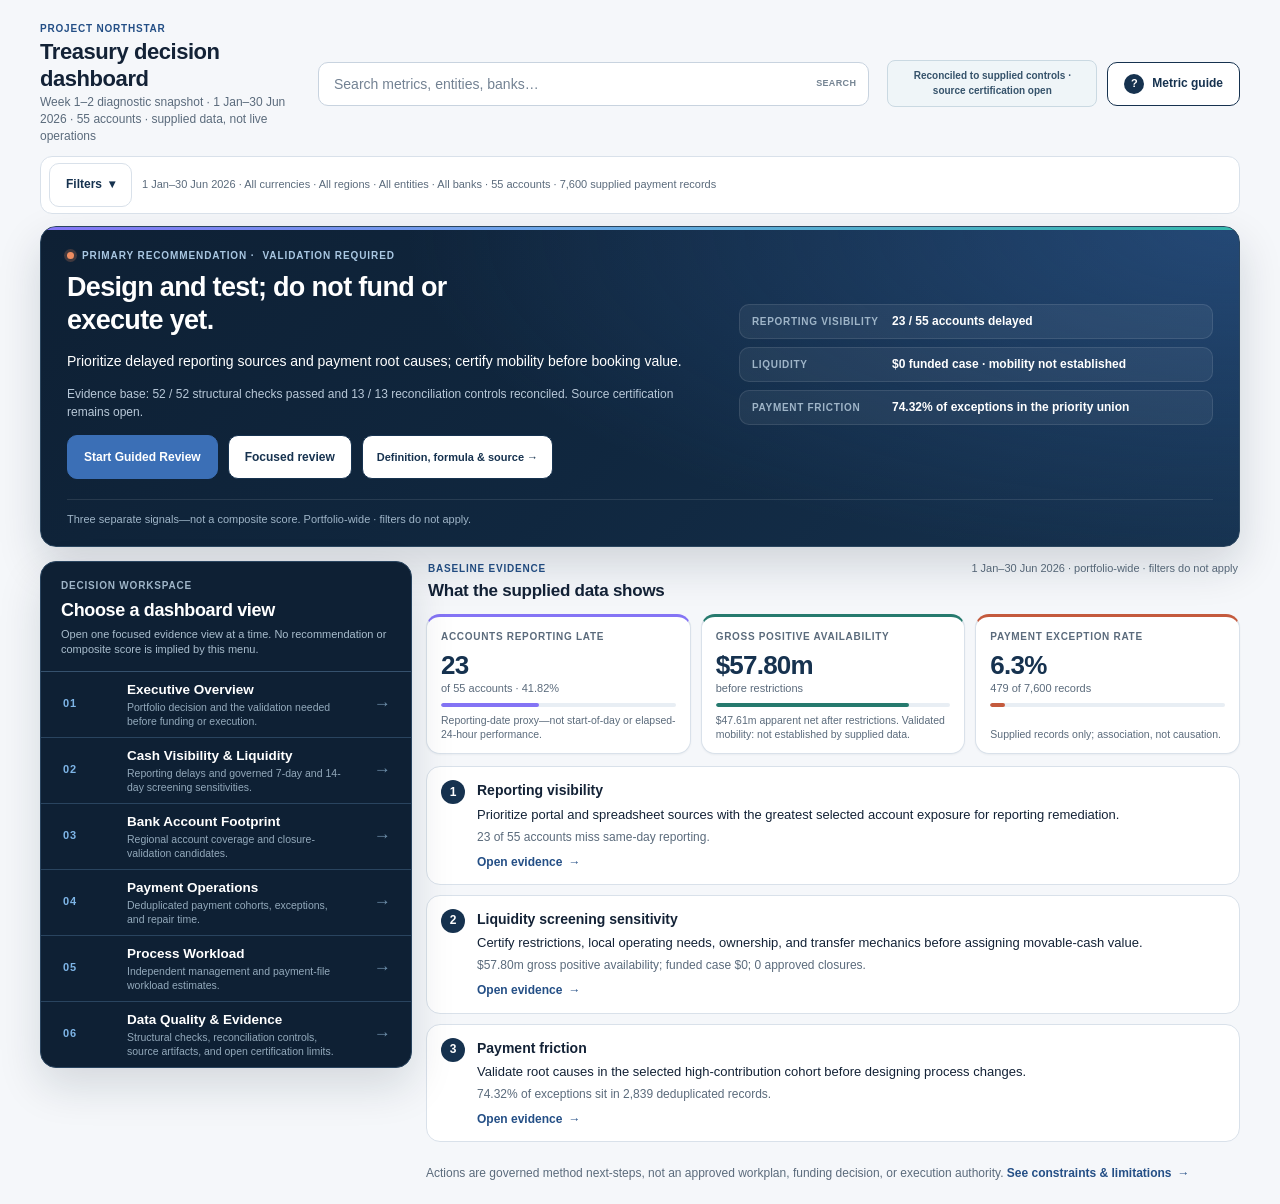
==== commit bc8ae584: "Simplify the dashboard homepage and add a guided review The homepage opened on six menu options, fou" ====
--- a/docs/dashboard/index.html
+++ b/docs/dashboard/index.html
@@ -195,10 +195,16 @@
             <div class="menu-decision-copy">
               <p class="menu-decision-eyebrow">
                 <span class="menu-decision-dot" aria-hidden="true"></span>
-                Portfolio decision · <span id="menu-decision-status">Validation required</span>
+                Primary recommendation · <span id="menu-decision-status">Validation required</span>
               </p>
               <h2 id="menu-decision-headline">Design and test; do not fund or execute yet.</h2>
               <p id="menu-decision-next">Prioritize delayed reporting sources and payment root causes; certify mobility before booking value.</p>
+              <p id="menu-decision-confidence" class="menu-decision-confidence">Loading evidence-base strength…</p>
+              <div class="menu-decision-actions">
+                <button id="start-guided-review" class="button button-primary" type="button" data-start-guided-review data-requires-data disabled>Start Guided Review</button>
+                <button id="open-focused-review" class="button button-secondary" type="button" data-open-focused-review data-requires-data disabled>Focused review</button>
+                <button class="detail-guide-button" type="button" data-open-drawer="overview" data-requires-data>Definition, formula &amp; source <span aria-hidden="true">→</span></button>
+              </div>
             </div>
             <dl class="menu-decision-signals" aria-label="Portfolio signals, held separate">
               <div><dt>Reporting visibility</dt><dd id="menu-signal-visibility">—</dd></div>
@@ -279,47 +285,14 @@
                   <div class="menu-stat-meter" aria-hidden="true"><span id="menu-stat-payments-meter"></span></div>
                   <p id="menu-stat-payments-note" class="menu-stat-note">Supplied records only; association, not causation.</p>
                 </li>
-                <li class="menu-stat menu-stat-blue">
-                  <p class="menu-stat-label">Checks and controls</p>
-                  <p class="menu-stat-value"><strong id="menu-stat-quality">—</strong><span id="menu-stat-quality-unit">structural checks</span></p>
-                  <div class="menu-stat-meter" aria-hidden="true"><span id="menu-stat-quality-meter"></span></div>
-                  <p id="menu-stat-quality-note" class="menu-stat-note">Reconciled to supplied controls; source certification open.</p>
-                </li>
               </ul>
 
-              <div class="menu-finding-grid">
-                <article class="menu-finding" aria-labelledby="menu-finding-payments-title">
-                  <p class="menu-finding-kicker">Finding 01 · Payment friction</p>
-                  <h3 id="menu-finding-payments-title">A minority of records carries most of the repair burden</h3>
-                  <p id="menu-finding-payments-lede" class="menu-finding-lede">Loading deduplicated cohort evidence…</p>
-                  <ul id="menu-finding-payments-bars" class="menu-bars" aria-label="Deduplicated priority union share of records, exceptions and repair minutes"></ul>
-                  <p class="menu-finding-boundary">Manual touch or cross-border wire, deduplicated—overlap records are counted once.</p>
-                </article>
-
-                <article class="menu-finding" aria-labelledby="menu-finding-liquidity-title">
-                  <p class="menu-finding-kicker">Finding 02 · Liquidity screening</p>
-                  <h3 id="menu-finding-liquidity-title">The screen holds at 7 days and thins at 14</h3>
-                  <p id="menu-finding-liquidity-lede" class="menu-finding-lede">Loading governed screening sensitivities…</p>
-                  <ul id="menu-finding-liquidity-bars" class="menu-bars" aria-label="Share of complete windows meeting each screening threshold"></ul>
-                  <p class="menu-finding-boundary">A screening sensitivity—not surplus cash or transfer authorization.</p>
-                </article>
-
-                <article class="menu-finding" aria-labelledby="menu-finding-visibility-title">
-                  <p class="menu-finding-kicker">Finding 03 · Reporting visibility</p>
-                  <h3 id="menu-finding-visibility-title">Late is common; more than a day late is not</h3>
-                  <p id="menu-finding-visibility-lede" class="menu-finding-lede">Loading account reporting composition…</p>
-                  <ul id="menu-finding-visibility-bars" class="menu-bars" aria-label="Account reporting timeliness composition"></ul>
-                  <p class="menu-finding-boundary">Reporting-date proxy—not start-of-day or elapsed-24-hour performance.</p>
-                </article>
-
-                <article class="menu-finding" aria-labelledby="menu-finding-value-title">
-                  <p class="menu-finding-kicker">Finding 04 · Value not yet bookable</p>
-                  <h3 id="menu-finding-value-title">Every candidate benefit still fails a validation gate</h3>
-                  <p id="menu-finding-value-lede" class="menu-finding-lede">Loading guardrail evidence…</p>
-                  <ul id="menu-finding-value-gates" class="menu-gate-list" aria-label="Validation gates that remain open"></ul>
-                  <p class="menu-finding-boundary">Capacity value not fundable · Closure value not fundable · no approved closures.</p>
-                </article>
-              </div>
+              <ul class="menu-next-actions" id="menu-next-actions" aria-label="Next actions">
+              </ul>
+              <p class="menu-actions-boundary">
+                Actions are governed method next-steps, not an approved workplan, funding decision, or execution authority.
+                <button class="menu-inline-link" type="button" data-open-detail-page="constraints" data-requires-data>See constraints &amp; limitations <span aria-hidden="true">→</span></button>
+              </p>
             </section>
           </div>
         </div>
@@ -709,6 +682,32 @@
           </details>
         </section>
 
+        <section id="detail-pages" class="detail-pages" aria-labelledby="detail-page-title" hidden>
+          <header class="detail-page-header">
+            <button id="detail-page-back" class="all-views-button" type="button" data-close-detail-page data-requires-data>
+              <span aria-hidden="true">←</span> Back to dashboard
+            </button>
+            <div>
+              <p id="detail-page-eyebrow" class="selected-view-eyebrow">Reference</p>
+              <h2 id="detail-page-title" tabindex="-1">Detail</h2>
+              <p id="detail-page-description">Stable reference material. These pages do not change with dashboard filters.</p>
+            </div>
+          </header>
+
+          <nav class="detail-page-tabs" aria-label="Detail pages">
+            <button type="button" data-open-detail-page="formulas" data-requires-data>Calculation formulas</button>
+            <button type="button" data-open-detail-page="constraints" data-requires-data>Constraints &amp; limitations</button>
+            <button type="button" data-open-detail-page="methodology" data-requires-data>Methodology</button>
+            <button type="button" data-open-detail-page="data" data-requires-data>Detailed data</button>
+          </nav>
+
+          <div id="detail-page-body" class="detail-page-body"></div>
+
+          <p class="detail-page-boundary">
+            Reference only. Nothing on these pages authorizes funding, execution, cash movement, or benefit recognition.
+          </p>
+        </section>
+
         <footer id="evidence-footer" class="evidence-footer" hidden><p>Review the Metric guide before using any figure in a funding or execution decision.</p></footer>
       </main>
     </div>
@@ -748,8 +747,120 @@
           <section id="panel-quality" class="drawer-panel" role="tabpanel" aria-labelledby="tab-quality" hidden></section>
         </div>
 
+        <div class="drawer-detail-links">
+          <p class="drawer-detail-links-label">Full reference pages</p>
+          <div class="drawer-detail-links-grid">
+            <button type="button" data-open-detail-page="formulas" data-requires-data>Calculation formulas <span aria-hidden="true">→</span></button>
+            <button type="button" data-open-detail-page="constraints" data-requires-data>Constraints &amp; limitations <span aria-hidden="true">→</span></button>
+            <button type="button" data-open-detail-page="methodology" data-requires-data>Methodology <span aria-hidden="true">→</span></button>
+            <button type="button" data-open-detail-page="data" data-requires-data>Detailed data <span aria-hidden="true">→</span></button>
+          </div>
+        </div>
+
         <footer class="drawer-footer">
           <button class="button button-quiet" type="button" data-reset>Reset dashboard</button>
+        </footer>
+      </div>
+    </dialog>
+
+    <div id="tour-overlay" class="tour-overlay" hidden>
+      <div id="tour-scrim" class="tour-scrim"></div>
+      <div id="tour-ring" class="tour-ring" aria-hidden="true"></div>
+      <div
+        id="tour-popover"
+        class="tour-popover"
+        role="dialog"
+        aria-modal="true"
+        aria-labelledby="tour-step-title"
+        aria-describedby="tour-step-body"
+      >
+        <div class="tour-popover-head">
+          <p id="tour-progress" class="tour-progress" aria-live="polite">Step 1 of 6</p>
+          <button id="tour-close" class="tour-close" type="button" data-tour-skip aria-label="Skip the guided review">×</button>
+        </div>
+        <h2 id="tour-step-title" class="tour-step-title" tabindex="-1">Step</h2>
+        <p id="tour-step-body" class="tour-step-body">Step description.</p>
+        <div id="tour-dots" class="tour-dots" aria-hidden="true"></div>
+        <div class="tour-actions">
+          <button id="tour-skip" class="button button-quiet" type="button" data-tour-skip>Skip to Full Dashboard</button>
+          <div class="tour-nav">
+            <button id="tour-back" class="button button-secondary" type="button" data-tour-back hidden>Back</button>
+            <button id="tour-next" class="button button-primary" type="button" data-tour-next>Next</button>
+            <button id="tour-finish" class="button button-primary" type="button" data-tour-finish hidden>Open focused review</button>
+          </div>
+        </div>
+      </div>
+    </div>
+
+    <dialog id="guided-review-dialog" class="evidence-dialog guided-dialog" aria-labelledby="wizard-title" aria-describedby="wizard-progress">
+      <div class="drawer-shell wizard-shell">
+        <header class="drawer-header">
+          <div>
+            <h2 id="wizard-title" tabindex="-1">Guided review</h2>
+            <p id="wizard-progress" class="wizard-progress" aria-live="polite">Step 1 of 3</p>
+          </div>
+          <button id="wizard-close" class="drawer-close" type="button" data-close-wizard aria-label="Close guided review">×</button>
+        </header>
+
+        <ol class="wizard-steps" aria-label="Guided review progress">
+          <li data-wizard-dot="1" aria-current="step"><span aria-hidden="true">1</span> Decision</li>
+          <li data-wizard-dot="2"><span aria-hidden="true">2</span> Scope</li>
+          <li data-wizard-dot="3"><span aria-hidden="true">3</span> Answer</li>
+        </ol>
+
+        <div class="wizard-panels">
+          <section id="wizard-step-1" class="wizard-panel" aria-labelledby="wizard-step-1-title">
+            <h3 id="wizard-step-1-title">Choose the decision you are reviewing</h3>
+            <p class="wizard-help">Pick one decision area. Each maps to a governed evidence view.</p>
+            <div id="wizard-decision-options" class="wizard-options" role="radiogroup" aria-labelledby="wizard-step-1-title" aria-required="true"></div>
+            <p id="wizard-decision-error" class="filter-message filter-validation" role="alert" hidden>Select a decision area to continue.</p>
+          </section>
+
+          <section id="wizard-step-2" class="wizard-panel" aria-labelledby="wizard-step-2-title" hidden>
+            <h3 id="wizard-step-2-title">Select the scope</h3>
+            <p class="wizard-help">These are the same governed filters used by the dashboard. Leave any field on “All” to keep it unscoped.</p>
+            <form id="wizard-scope-form" novalidate>
+              <fieldset class="date-filter-group">
+                <legend>Date range <span>Inclusive dates</span></legend>
+                <label for="wizard-date-from"><span>From</span>
+                  <input id="wizard-date-from" type="date" min="2026-01-01" max="2026-06-30" data-wizard-field="dateFrom">
+                </label>
+                <label for="wizard-date-to"><span>To</span>
+                  <input id="wizard-date-to" type="date" min="2026-01-01" max="2026-06-30" data-wizard-field="dateTo">
+                </label>
+              </fieldset>
+              <div class="filter-field-grid">
+                <label for="wizard-region"><span>Region</span>
+                  <select id="wizard-region" data-wizard-field="region"><option value="">All regions</option></select>
+                </label>
+                <label for="wizard-entity"><span>Entity</span>
+                  <select id="wizard-entity" data-wizard-field="entity"><option value="">All entities</option></select>
+                </label>
+                <label for="wizard-bank"><span>Bank</span>
+                  <select id="wizard-bank" data-wizard-field="bank"><option value="">All banks</option></select>
+                </label>
+                <label for="wizard-currency"><span>Currency</span>
+                  <select id="wizard-currency" data-wizard-field="currency"><option value="">All currencies</option></select>
+                </label>
+              </div>
+              <p id="wizard-scope-error" class="filter-message filter-validation" role="alert" hidden>From date must be on or before To date.</p>
+              <p id="wizard-scope-empty" class="filter-message filter-empty-state" role="status" hidden>No comparable records match this scope. Widen it to continue with evidence.</p>
+            </form>
+          </section>
+
+          <section id="wizard-step-3" class="wizard-panel" aria-labelledby="wizard-step-3-title" hidden>
+            <h3 id="wizard-step-3-title">Review the answer</h3>
+            <div id="wizard-answer" class="wizard-answer"></div>
+          </section>
+        </div>
+
+        <footer class="drawer-footer wizard-footer">
+          <button id="wizard-skip" class="button button-quiet" type="button" data-wizard-skip>Skip to Full Dashboard</button>
+          <div class="wizard-nav">
+            <button id="wizard-back" class="button button-secondary" type="button" data-wizard-back hidden>Back</button>
+            <button id="wizard-next" class="button button-primary" type="button" data-wizard-next>Next</button>
+            <button id="wizard-finish" class="button button-primary" type="button" data-wizard-finish hidden>View Full Dashboard</button>
+          </div>
         </footer>
       </div>
     </dialog>
--- a/docs/dashboard/styles.css
+++ b/docs/dashboard/styles.css
@@ -315,6 +315,17 @@
   color: var(--navy);
 }
 
+.button-primary {
+  background: var(--blue);
+  border-color: var(--blue);
+  color: #fff;
+}
+
+.button-primary:hover {
+  background: var(--blue-dark);
+  border-color: var(--blue-dark);
+}
+
 .button-quiet {
   color: var(--muted);
   background: transparent;
@@ -864,7 +875,7 @@
 
 .menu-stat-strip {
   display: grid;
-  grid-template-columns: repeat(4, minmax(0, 1fr));
+  grid-template-columns: repeat(3, minmax(0, 1fr));
   gap: 10px;
   margin: 0;
   padding: 0;
@@ -3994,3 +4005,432 @@
     animation-iteration-count: 1 !important;
   }
 }
+
+
+/* ---------------------------------------------------------------------------
+   Primary recommendation, next actions, detail pages, guided review wizard
+   --------------------------------------------------------------------------- */
+
+.menu-decision-confidence {
+  margin: 8px 0 0;
+  font-size: 12px;
+  line-height: 18px;
+  color: var(--analytics-muted);
+}
+
+.menu-decision-actions {
+  display: flex;
+  flex-wrap: wrap;
+  align-items: center;
+  gap: 10px;
+  margin-top: 14px;
+}
+
+.menu-next-actions {
+  display: grid;
+  gap: 10px;
+  margin: 0;
+  padding: 0;
+  list-style: none;
+}
+
+.menu-next-action {
+  display: grid;
+  grid-template-columns: auto minmax(0, 1fr);
+  gap: 12px;
+  padding: 13px 14px;
+  background: var(--surface);
+  border: 1px solid var(--border);
+  border-radius: var(--radius-card);
+}
+
+.menu-action-rank {
+  display: inline-flex;
+  align-items: center;
+  justify-content: center;
+  width: 24px;
+  height: 24px;
+  border-radius: 50%;
+  background: var(--navy);
+  color: #fff;
+  font-size: 12px;
+  font-weight: 700;
+}
+
+.menu-action-body { display: grid; gap: 4px; }
+
+.menu-action-title {
+  margin: 0;
+  font-size: 14px;
+  font-weight: 700;
+  color: var(--text);
+}
+
+.menu-action-text {
+  margin: 0;
+  font-size: 13px;
+  line-height: 19px;
+  color: var(--text);
+}
+
+.menu-action-context {
+  margin: 0;
+  font-size: 12px;
+  line-height: 18px;
+  color: var(--muted);
+}
+
+.menu-action-open,
+.menu-inline-link {
+  display: inline-flex;
+  align-items: center;
+  gap: 6px;
+  padding: 0;
+  background: none;
+  border: 0;
+  color: var(--blue-dark);
+  font: inherit;
+  font-size: 12px;
+  font-weight: 600;
+  text-align: left;
+  cursor: pointer;
+}
+
+.menu-action-open { margin-top: 4px; justify-self: start; }
+.menu-action-open:hover,
+.menu-inline-link:hover { text-decoration: underline; }
+.menu-action-open:disabled,
+.menu-inline-link:disabled { color: var(--muted); cursor: not-allowed; text-decoration: none; }
+
+.menu-actions-boundary {
+  margin: 10px 0 0;
+  font-size: 12px;
+  line-height: 18px;
+  color: var(--muted);
+}
+
+.detail-pages {
+  display: grid;
+  gap: 16px;
+  padding: 20px;
+  background: var(--surface);
+  border: 1px solid var(--border);
+  border-radius: var(--radius-card);
+}
+
+.detail-page-header {
+  display: grid;
+  grid-template-columns: auto minmax(0, 1fr);
+  gap: 16px;
+  align-items: start;
+}
+
+.detail-page-header h2 { margin: 2px 0 4px; font-size: 24px; line-height: 30px; }
+.detail-page-header p { margin: 0; font-size: 13px; line-height: 19px; color: var(--muted); }
+
+.detail-page-tabs {
+  display: flex;
+  flex-wrap: wrap;
+  gap: 8px;
+  padding-bottom: 12px;
+  border-bottom: 1px solid var(--border);
+}
+
+.detail-page-tabs button {
+  padding: 8px 14px;
+  min-height: 44px;
+  background: var(--canvas);
+  border: 1px solid var(--border);
+  border-radius: var(--radius-control);
+  color: var(--text);
+  font: inherit;
+  font-size: 13px;
+  font-weight: 600;
+  cursor: pointer;
+}
+
+.detail-page-tabs button[aria-current="page"] {
+  background: var(--navy);
+  border-color: var(--navy);
+  color: #fff;
+}
+
+.detail-page-tabs button:disabled { color: var(--muted); cursor: not-allowed; }
+
+.detail-page-body { display: grid; gap: 12px; }
+
+.detail-page-card {
+  padding: 14px 16px;
+  background: var(--canvas);
+  border: 1px solid var(--border);
+  border-radius: var(--radius-card);
+}
+
+.detail-page-card-title { margin: 0 0 8px; font-size: 15px; line-height: 21px; color: var(--text); }
+.detail-page-text { margin: 0 0 8px; font-size: 13px; line-height: 20px; color: var(--text); }
+.detail-page-label {
+  margin: 10px 0 4px;
+  font-size: 11px;
+  font-weight: 700;
+  letter-spacing: 0.06em;
+  text-transform: uppercase;
+  color: var(--muted);
+}
+.detail-page-boundary-note,
+.detail-page-boundary {
+  margin: 0;
+  font-size: 12px;
+  line-height: 18px;
+  color: var(--muted);
+}
+
+.detail-page-facts { display: grid; gap: 6px; margin: 0; }
+.detail-page-facts > div {
+  display: grid;
+  grid-template-columns: minmax(0, 1fr) auto;
+  gap: 12px;
+  padding: 6px 0;
+  border-bottom: 1px solid var(--border);
+}
+.detail-page-facts dt { font-size: 13px; color: var(--muted); }
+.detail-page-facts dd { margin: 0; font-size: 13px; font-weight: 700; color: var(--text); }
+
+.drawer-detail-links { padding: 14px 20px; border-top: 1px solid var(--border); }
+.drawer-detail-links-label {
+  margin: 0 0 8px;
+  font-size: 11px;
+  font-weight: 700;
+  letter-spacing: 0.06em;
+  text-transform: uppercase;
+  color: var(--muted);
+}
+.drawer-detail-links-grid { display: grid; grid-template-columns: repeat(2, minmax(0, 1fr)); gap: 8px; }
+.drawer-detail-links-grid button {
+  display: flex;
+  align-items: center;
+  justify-content: space-between;
+  gap: 8px;
+  padding: 10px 12px;
+  min-height: 44px;
+  background: var(--canvas);
+  border: 1px solid var(--border);
+  border-radius: var(--radius-control);
+  color: var(--text);
+  font: inherit;
+  font-size: 13px;
+  font-weight: 600;
+  text-align: left;
+  cursor: pointer;
+}
+.drawer-detail-links-grid button:disabled { color: var(--muted); cursor: not-allowed; }
+
+.guided-dialog .wizard-shell { max-width: 720px; }
+
+.wizard-progress { margin: 4px 0 0; font-size: 13px; font-weight: 600; color: var(--blue-dark); }
+
+.wizard-steps {
+  display: flex;
+  flex-wrap: wrap;
+  gap: 8px;
+  margin: 0;
+  padding: 12px 20px;
+  list-style: none;
+  border-bottom: 1px solid var(--border);
+}
+
+.wizard-steps li {
+  display: inline-flex;
+  align-items: center;
+  gap: 8px;
+  padding: 6px 12px;
+  border-radius: 999px;
+  background: var(--canvas);
+  border: 1px solid var(--border);
+  font-size: 12px;
+  font-weight: 600;
+  color: var(--muted);
+}
+
+.wizard-steps li span {
+  display: inline-flex;
+  align-items: center;
+  justify-content: center;
+  width: 20px;
+  height: 20px;
+  border-radius: 50%;
+  background: var(--border);
+  color: var(--text);
+  font-size: 11px;
+}
+
+.wizard-steps li[aria-current="step"] { background: var(--navy); border-color: var(--navy); color: #fff; }
+.wizard-steps li[aria-current="step"] span { background: #fff; color: var(--navy); }
+.wizard-steps li.is-complete { border-color: var(--teal); color: var(--teal-dark); }
+.wizard-steps li.is-complete span { background: var(--teal); color: #fff; }
+
+.wizard-panels { padding: 18px 20px; }
+.wizard-panel h3 { margin: 0 0 6px; font-size: 18px; line-height: 24px; }
+.wizard-help { margin: 0 0 14px; font-size: 13px; line-height: 19px; color: var(--muted); }
+
+.wizard-options { display: grid; grid-template-columns: repeat(2, minmax(0, 1fr)); gap: 10px; }
+
+.wizard-option {
+  display: grid;
+  gap: 4px;
+  padding: 14px;
+  min-height: 44px;
+  background: var(--surface);
+  border: 1px solid var(--border);
+  border-radius: var(--radius-card);
+  text-align: left;
+  font: inherit;
+  cursor: pointer;
+}
+
+.wizard-option[aria-checked="true"] {
+  border-color: var(--navy);
+  box-shadow: inset 0 0 0 1px var(--navy);
+  background: var(--info-bg);
+}
+
+.wizard-option-label { font-size: 14px; font-weight: 700; color: var(--text); }
+.wizard-option-summary { font-size: 12px; line-height: 18px; color: var(--muted); }
+
+.wizard-answer { display: grid; gap: 12px; }
+.wizard-answer-scope {
+  margin: 0;
+  padding: 8px 12px;
+  background: var(--canvas);
+  border-radius: var(--radius-control);
+  font-size: 12px;
+  color: var(--muted);
+}
+.wizard-answer-block {
+  padding: 12px 14px;
+  background: var(--surface);
+  border: 1px solid var(--border);
+  border-radius: var(--radius-card);
+}
+.wizard-answer-approver { background: var(--amber-bg); border-color: var(--amber-border); }
+.wizard-answer-approver .wizard-answer-label { color: var(--amber-text); }
+.wizard-answer-label {
+  margin: 0 0 6px;
+  font-size: 11px;
+  font-weight: 700;
+  letter-spacing: 0.06em;
+  text-transform: uppercase;
+  color: var(--muted);
+}
+.wizard-answer-finding { margin: 0; font-size: 15px; line-height: 22px; font-weight: 600; color: var(--text); }
+.wizard-answer-text { margin: 0; font-size: 13px; line-height: 20px; color: var(--text); }
+.wizard-answer-links { display: flex; flex-wrap: wrap; gap: 14px; }
+
+.wizard-footer { display: flex; flex-wrap: wrap; justify-content: space-between; gap: 10px; }
+.wizard-nav { display: flex; flex-wrap: wrap; gap: 10px; }
+
+@media (max-width: 760px) {
+  .wizard-options,
+  .drawer-detail-links-grid { grid-template-columns: minmax(0, 1fr); }
+
+  .detail-page-header { grid-template-columns: minmax(0, 1fr); }
+
+  .wizard-footer { flex-direction: column-reverse; align-items: stretch; }
+  .wizard-nav { justify-content: space-between; }
+}
+
+@media (max-width: 520px) {
+  .menu-next-action { grid-template-columns: minmax(0, 1fr); }
+  .detail-page-facts > div { grid-template-columns: minmax(0, 1fr); }
+}
+
+/* ---------------------------------------------------------------------------
+   Guided review tour — spotlight overlay
+   --------------------------------------------------------------------------- */
+
+.tour-overlay { position: fixed; inset: 0; z-index: 60; }
+.tour-overlay[hidden] { display: none; }
+
+.tour-scrim { position: absolute; inset: 0; background: transparent; }
+
+/* The ring is the spotlight: a transparent box with a huge outer shadow that
+   dims everything except the highlighted element. */
+.tour-ring {
+  position: fixed;
+  border-radius: var(--radius-card);
+  box-shadow: 0 0 0 9999px rgba(9, 20, 34, 0.72);
+  outline: 2px solid var(--sky);
+  outline-offset: 2px;
+  pointer-events: none;
+  transition: top 180ms ease, left 180ms ease, width 180ms ease, height 180ms ease;
+}
+
+.tour-ring.is-centred { outline: none; }
+
+.tour-popover {
+  position: fixed;
+  width: min(370px, calc(100vw - 32px));
+  padding: 16px 18px 14px;
+  background: var(--surface);
+  border: 1px solid var(--border);
+  border-radius: var(--radius-card);
+  box-shadow: 0 18px 44px rgba(9, 20, 34, 0.3);
+  transition: top 180ms ease, left 180ms ease;
+}
+
+.tour-popover-head { display: flex; align-items: center; justify-content: space-between; gap: 12px; }
+
+.tour-progress {
+  margin: 0;
+  font-size: 11px;
+  font-weight: 700;
+  letter-spacing: 0.06em;
+  text-transform: uppercase;
+  color: var(--blue-dark);
+}
+
+.tour-close {
+  width: 32px;
+  height: 32px;
+  padding: 0;
+  background: none;
+  border: 0;
+  border-radius: 50%;
+  color: var(--muted);
+  font-size: 20px;
+  line-height: 1;
+  cursor: pointer;
+}
+.tour-close:hover { background: var(--canvas); color: var(--text); }
+
+.tour-step-title { margin: 6px 0 6px; font-size: 17px; line-height: 23px; color: var(--text); }
+.tour-step-body { margin: 0; font-size: 13px; line-height: 20px; color: var(--muted); }
+
+.tour-dots { display: flex; gap: 6px; margin: 14px 0 12px; }
+.tour-dots span {
+  width: 7px;
+  height: 7px;
+  border-radius: 50%;
+  background: var(--border);
+}
+.tour-dots span.is-active { background: var(--blue); }
+.tour-dots span.is-done { background: var(--teal); }
+
+.tour-actions { display: flex; align-items: center; justify-content: space-between; gap: 10px; }
+.tour-nav { display: flex; gap: 8px; }
+.tour-actions .button { min-height: 36px; padding: 0 14px; border-radius: var(--radius-control); cursor: pointer; }
+
+body.tour-active { overflow: hidden; }
+
+@media (max-width: 620px) {
+  .tour-popover {
+    left: 16px !important;
+    right: 16px;
+    width: auto;
+  }
+  .tour-actions { flex-direction: column-reverse; align-items: stretch; }
+  .tour-nav { justify-content: space-between; }
+}
+
+@media (prefers-reduced-motion: reduce) {
+  .tour-ring, .tour-popover { transition: none; }
+}
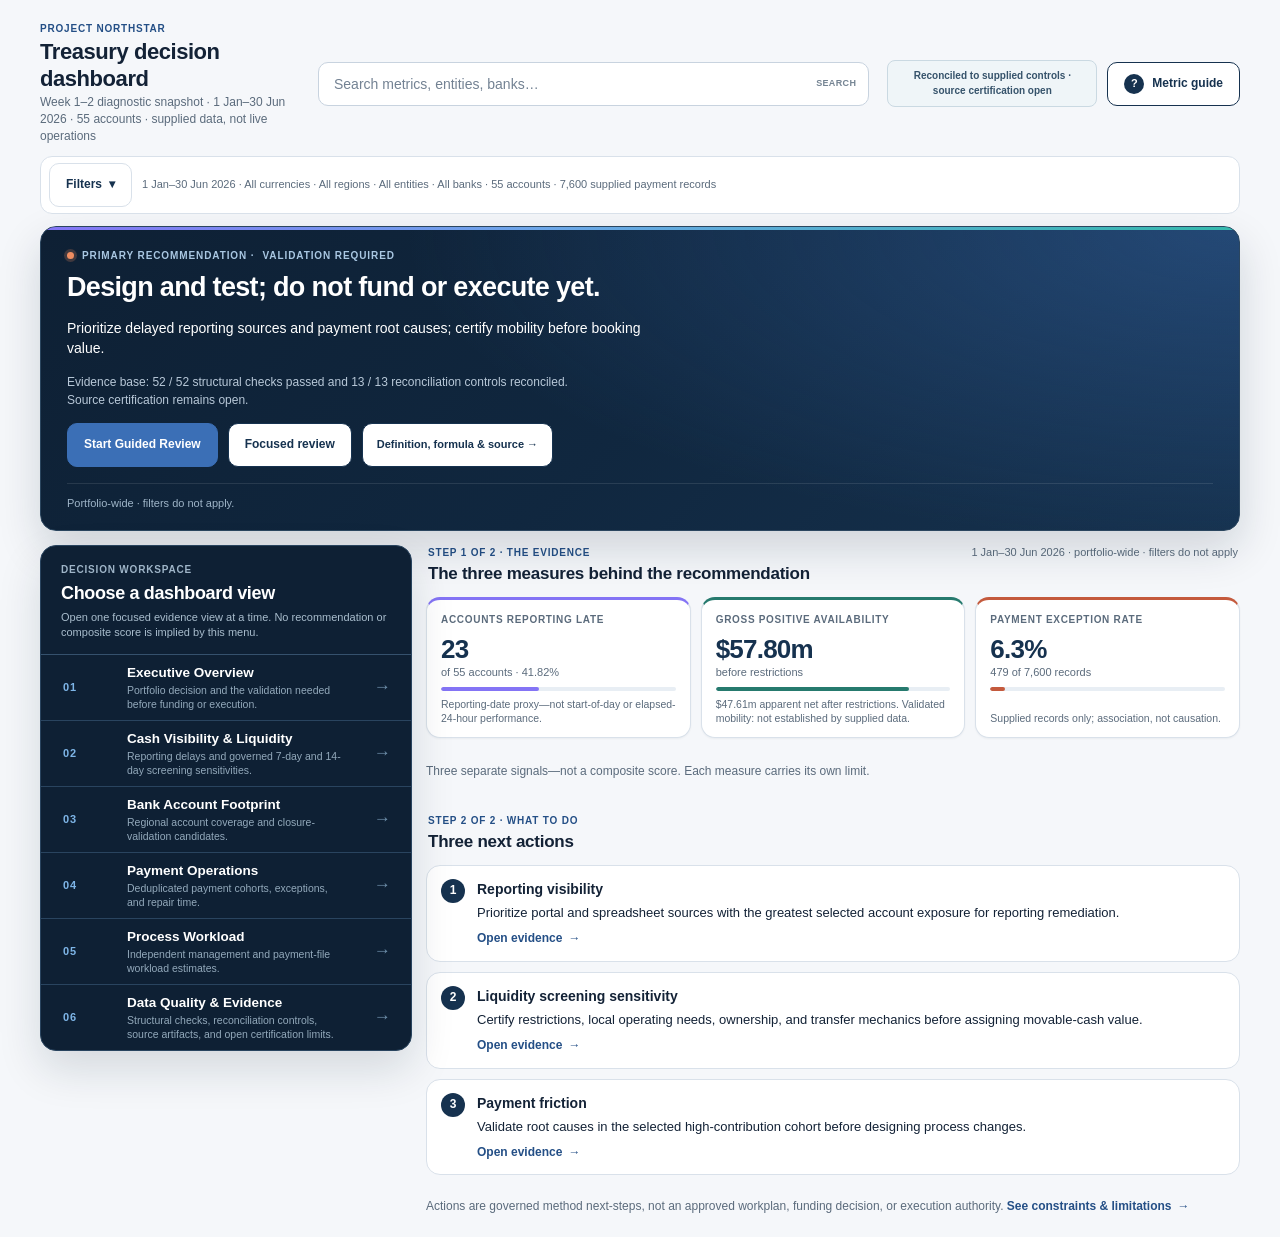
==== commit e0931b87: "Label the homepage blocks and show each signal once The three signals appeared three times — as rows" ====
--- a/docs/dashboard/index.html
+++ b/docs/dashboard/index.html
@@ -206,12 +206,7 @@
                 <button class="detail-guide-button" type="button" data-open-drawer="overview" data-requires-data>Definition, formula &amp; source <span aria-hidden="true">→</span></button>
               </div>
             </div>
-            <dl class="menu-decision-signals" aria-label="Portfolio signals, held separate">
-              <div><dt>Reporting visibility</dt><dd id="menu-signal-visibility">—</dd></div>
-              <div><dt>Liquidity</dt><dd id="menu-signal-liquidity">—</dd></div>
-              <div><dt>Payment friction</dt><dd id="menu-signal-payments">—</dd></div>
-            </dl>
-            <p class="menu-decision-boundary">Three separate signals—not a composite score. Portfolio-wide · filters do not apply.</p>
+            <p class="menu-decision-boundary">Portfolio-wide · filters do not apply.</p>
           </section>
 
           <div class="menu-body">
@@ -260,13 +255,13 @@
             <section id="menu-findings" class="menu-findings" aria-labelledby="menu-findings-title" data-menu-evidence>
               <div class="menu-findings-heading">
                 <div>
-                  <p class="menu-findings-eyebrow">Baseline evidence</p>
-                  <h2 id="menu-findings-title">What the supplied data shows</h2>
+                  <p class="menu-findings-eyebrow">Step 1 of 2 · The evidence</p>
+                  <h2 id="menu-findings-title">The three measures behind the recommendation</h2>
                 </div>
                 <p id="menu-findings-scope" class="menu-findings-scope">Week 1–2 snapshot · portfolio-wide · filters do not apply</p>
               </div>
 
-              <ul class="menu-stat-strip" aria-label="Headline measures">
+              <ul class="menu-stat-strip" aria-label="The three measures behind the recommendation">
                 <li class="menu-stat menu-stat-purple">
                   <p class="menu-stat-label">Accounts reporting late</p>
                   <p class="menu-stat-value"><strong id="menu-stat-visibility">—</strong><span id="menu-stat-visibility-unit">of 55 accounts</span></p>
@@ -287,7 +282,16 @@
                 </li>
               </ul>
 
-              <ul class="menu-next-actions" id="menu-next-actions" aria-label="Next actions">
+              <p class="menu-measures-boundary">Three separate signals—not a composite score. Each measure carries its own limit.</p>
+
+              <div class="menu-findings-heading menu-actions-heading">
+                <div>
+                  <p class="menu-findings-eyebrow">Step 2 of 2 · What to do</p>
+                  <h2 id="menu-actions-title">Three next actions</h2>
+                </div>
+              </div>
+
+              <ul class="menu-next-actions" id="menu-next-actions" aria-labelledby="menu-actions-title">
               </ul>
               <p class="menu-actions-boundary">
                 Actions are governed method next-steps, not an approved workplan, funding decision, or execution authority.
--- a/docs/dashboard/styles.css
+++ b/docs/dashboard/styles.css
@@ -607,8 +607,8 @@
   position: relative;
   display: grid;
   overflow: hidden;
-  grid-template-columns: minmax(0, 1.35fr) minmax(0, 1fr);
-  gap: 18px 32px;
+  grid-template-columns: minmax(0, 1fr);
+  gap: 14px;
   padding: 22px 26px 18px;
   color: #fff;
   background:
@@ -4434,3 +4434,16 @@
 @media (prefers-reduced-motion: reduce) {
   .tour-ring, .tour-popover { transition: none; }
 }
+
+/* Explicit block labels so the homepage says what each group is. */
+.menu-measures-boundary {
+  margin: 12px 0 0;
+  font-size: 12px;
+  line-height: 18px;
+  color: var(--muted);
+}
+
+.menu-actions-heading { margin-top: 22px; }
+
+.menu-decision-copy h2 { max-width: 62ch; }
+.menu-decision-copy > p { max-width: 78ch; }
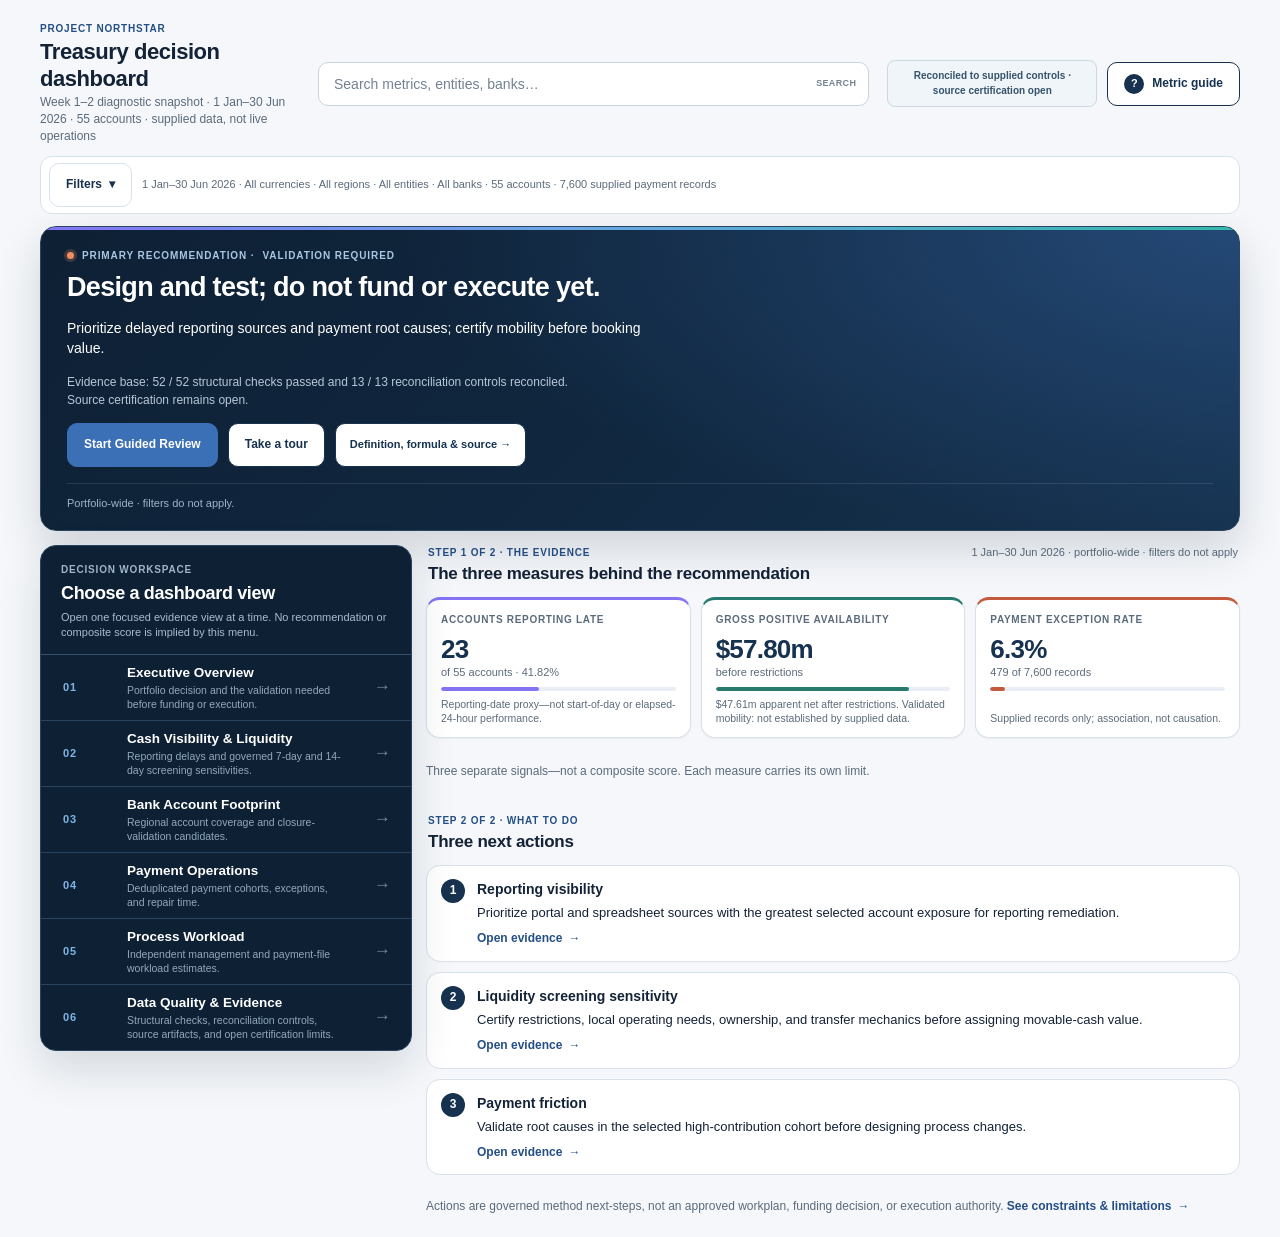
==== commit 681fee63: "Name the two entry points for what they actually do Start Guided Review opened the spotlight tour wh" ====
--- a/docs/dashboard/index.html
+++ b/docs/dashboard/index.html
@@ -202,7 +202,7 @@
               <p id="menu-decision-confidence" class="menu-decision-confidence">Loading evidence-base strength…</p>
               <div class="menu-decision-actions">
                 <button id="start-guided-review" class="button button-primary" type="button" data-start-guided-review data-requires-data disabled>Start Guided Review</button>
-                <button id="open-focused-review" class="button button-secondary" type="button" data-open-focused-review data-requires-data disabled>Focused review</button>
+                <button id="take-tour" class="button button-secondary" type="button" data-start-tour data-requires-data disabled>Take a tour</button>
                 <button class="detail-guide-button" type="button" data-open-drawer="overview" data-requires-data>Definition, formula &amp; source <span aria-hidden="true">→</span></button>
               </div>
             </div>
@@ -790,7 +790,7 @@
           <div class="tour-nav">
             <button id="tour-back" class="button button-secondary" type="button" data-tour-back hidden>Back</button>
             <button id="tour-next" class="button button-primary" type="button" data-tour-next>Next</button>
-            <button id="tour-finish" class="button button-primary" type="button" data-tour-finish hidden>Open focused review</button>
+            <button id="tour-finish" class="button button-primary" type="button" data-tour-finish hidden>Start Guided Review</button>
           </div>
         </div>
       </div>
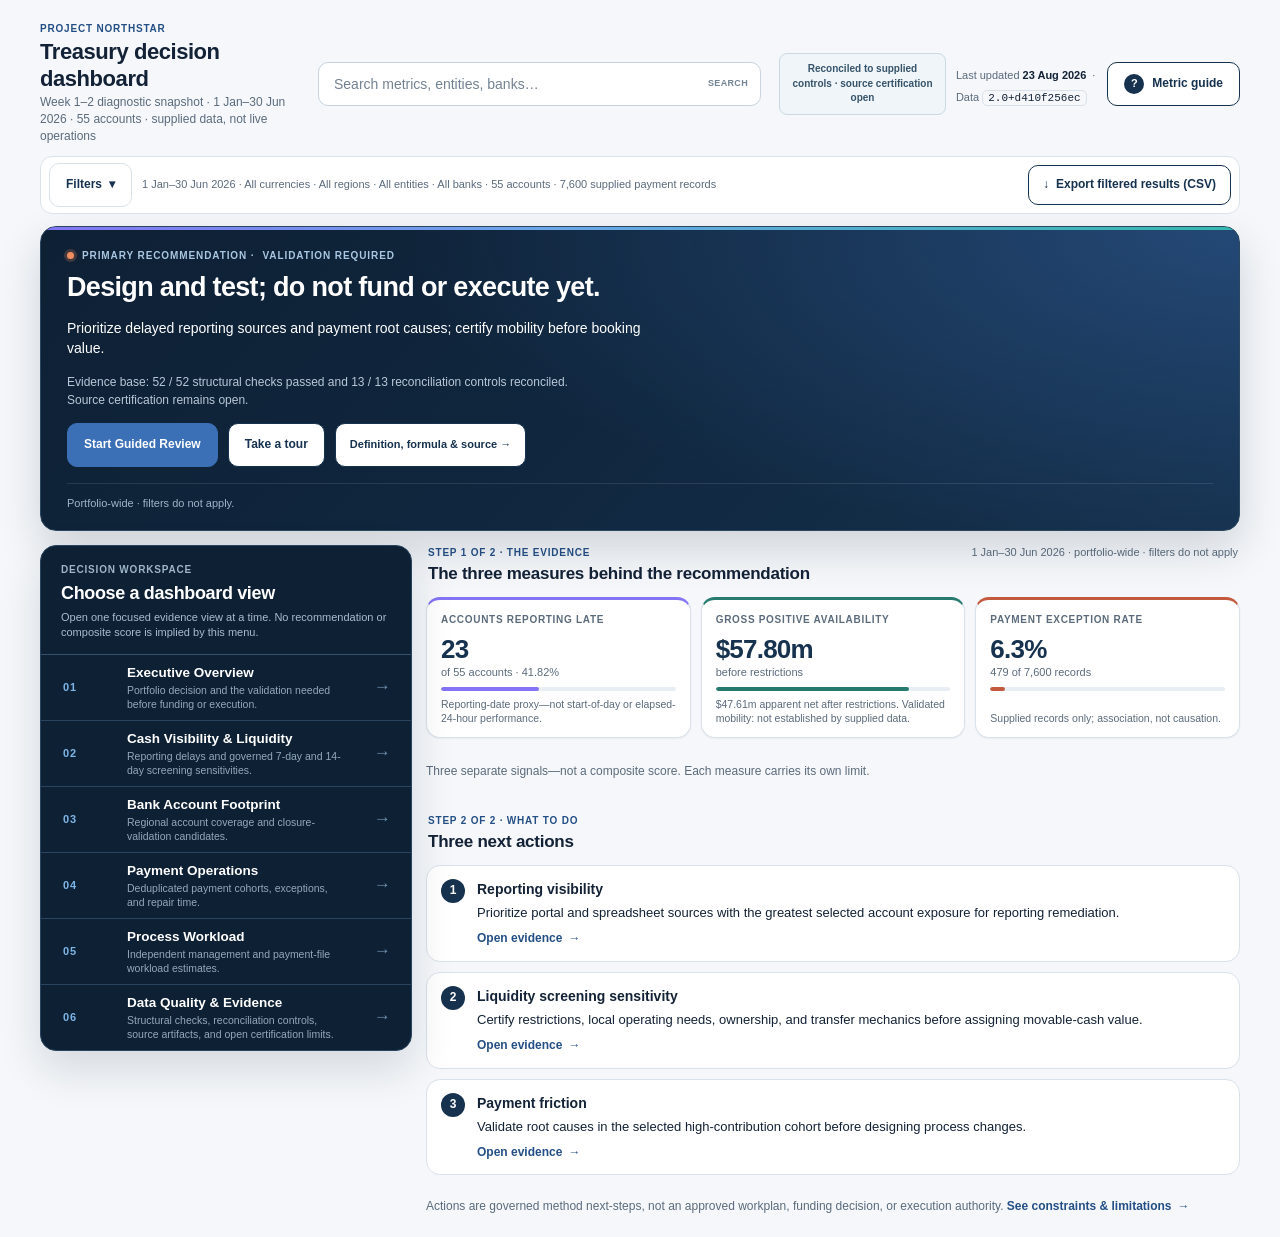
==== commit ec84c490: "Stamp the dataset and let people export the filtered scope Adds a visible "Last updated" date and a " ====
--- a/docs/dashboard/index.html
+++ b/docs/dashboard/index.html
@@ -54,6 +54,11 @@
 
         <div class="header-actions">
           <p id="data-status" class="status-chip">Checking supplied controls…</p>
+          <p id="data-provenance" class="data-provenance">
+            <span>Last updated <time id="data-last-updated" datetime="">—</time></span>
+            <span aria-hidden="true">·</span>
+            <span>Data <code id="data-version">—</code></span>
+          </p>
           <button class="button button-secondary guide-button" type="button" data-open-drawer="overview" data-requires-data>
             <span class="button-glyph" aria-hidden="true">?</span>
             <span>Metric guide</span>
@@ -99,6 +104,18 @@
             hidden
           >
             Clear filters
+          </button>
+
+          <button
+            id="export-filtered"
+            class="button button-secondary export-button"
+            type="button"
+            data-export-filtered
+            data-requires-data
+            disabled
+          >
+            <span aria-hidden="true">↓</span>
+            <span>Export filtered results (CSV)</span>
           </button>
         </div>
 
--- a/docs/dashboard/styles.css
+++ b/docs/dashboard/styles.css
@@ -4447,3 +4447,47 @@
 
 .menu-decision-copy h2 { max-width: 62ch; }
 .menu-decision-copy > p { max-width: 78ch; }
+
+/* ---------------------------------------------------------------------------
+   Provenance stamp and filtered export
+   --------------------------------------------------------------------------- */
+
+.data-provenance {
+  display: flex;
+  flex-wrap: wrap;
+  align-items: center;
+  gap: 6px;
+  margin: 6px 0 0;
+  font-size: 11px;
+  line-height: 16px;
+  color: var(--muted);
+}
+
+.data-provenance code {
+  padding: 1px 5px;
+  background: var(--canvas);
+  border: 1px solid var(--border);
+  border-radius: 5px;
+  font-size: 11px;
+  color: var(--text);
+}
+
+.data-provenance time { font-weight: 600; color: var(--text); }
+
+.export-button {
+  display: inline-flex;
+  align-items: center;
+  gap: 7px;
+  min-height: 40px;
+  padding: 0 14px;
+  border-radius: var(--radius-control);
+  white-space: nowrap;
+  cursor: pointer;
+}
+
+.export-button:disabled { color: var(--muted); border-color: var(--border); cursor: not-allowed; }
+
+@media (max-width: 760px) {
+  .data-provenance { justify-content: flex-start; }
+  .export-button { width: 100%; justify-content: center; }
+}
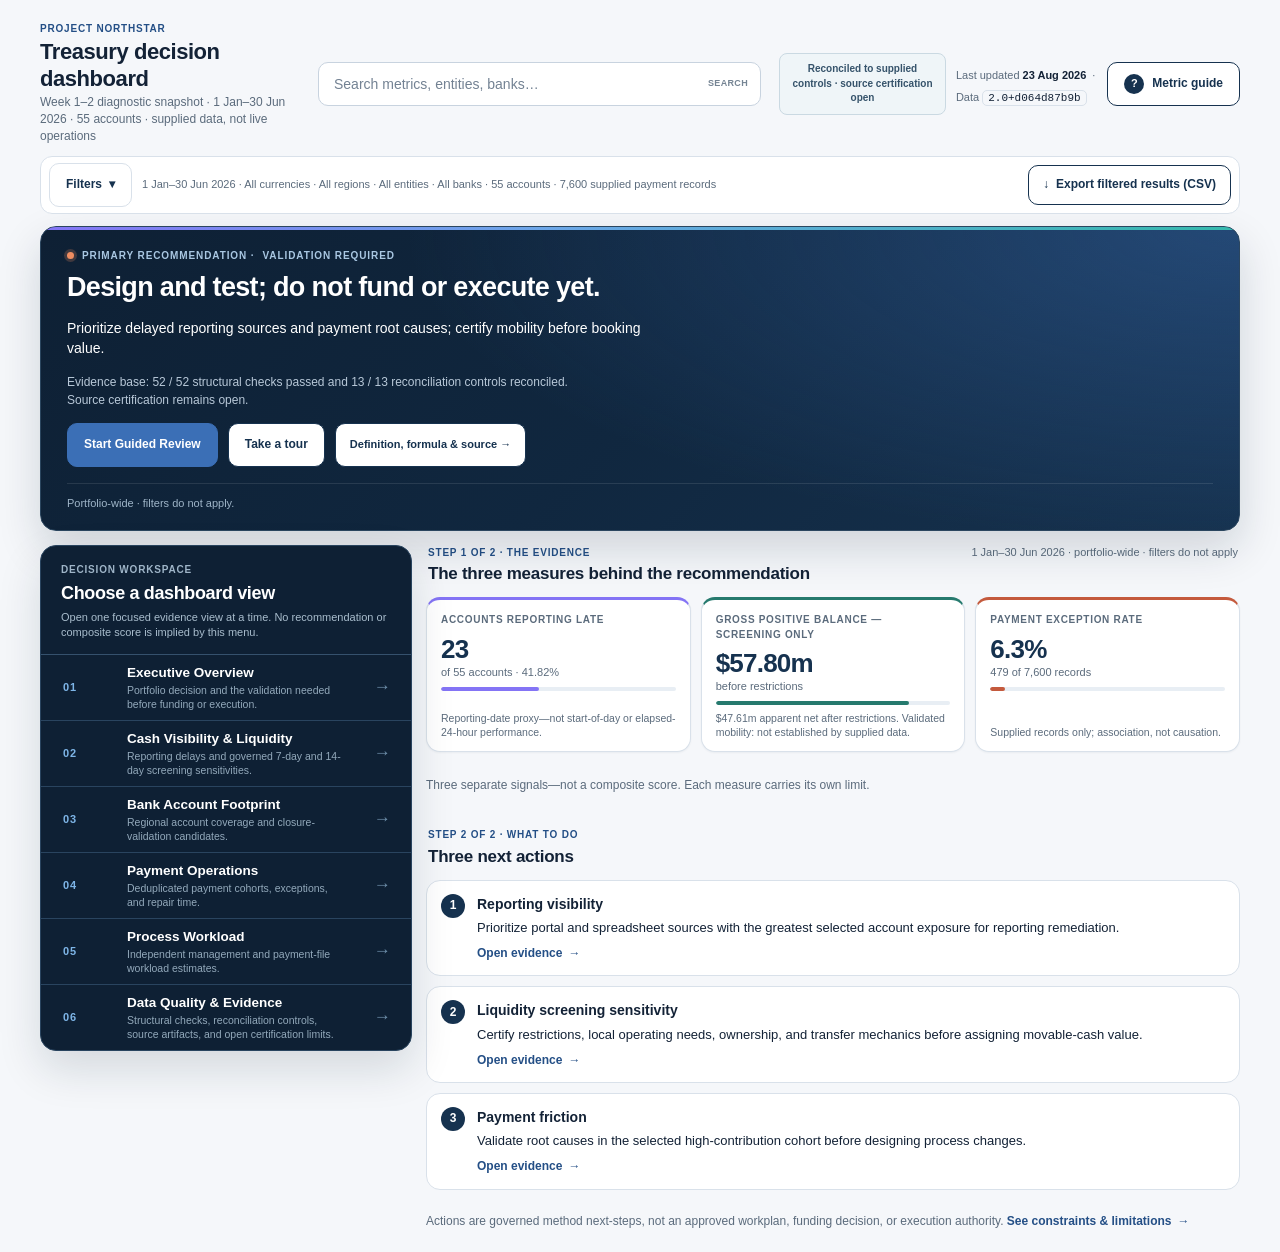
==== commit d9d096f8: "Label the liquidity headline as a screen and cost the Wave 1 provisionally "Gross positive availabil" ====
--- a/docs/dashboard/index.html
+++ b/docs/dashboard/index.html
@@ -286,7 +286,7 @@
                   <p id="menu-stat-visibility-note" class="menu-stat-note">Reporting-date proxy—not start-of-day or elapsed-24-hour performance.</p>
                 </li>
                 <li class="menu-stat menu-stat-teal">
-                  <p class="menu-stat-label">Gross positive availability</p>
+                  <p class="menu-stat-label">Gross positive balance — screening only</p>
                   <p class="menu-stat-value"><strong id="menu-stat-liquidity">—</strong><span>before restrictions</span></p>
                   <div class="menu-stat-meter" aria-hidden="true"><span id="menu-stat-liquidity-meter"></span></div>
                   <p id="menu-stat-liquidity-note" class="menu-stat-note">Validated mobility: not established by supplied data.</p>
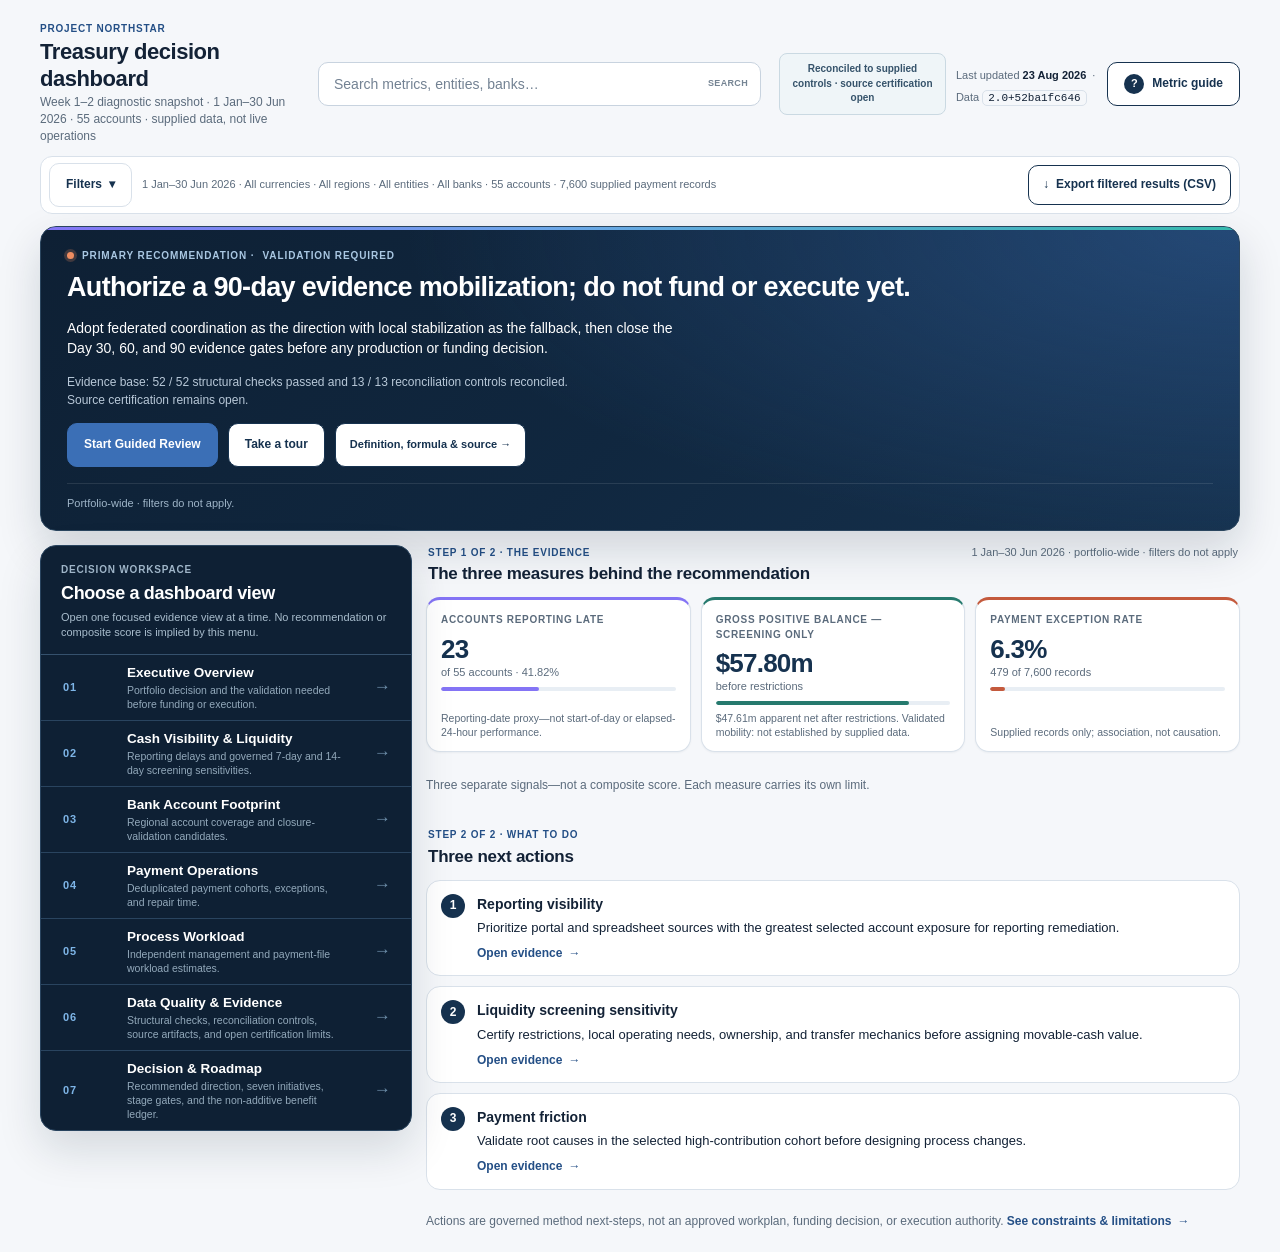
==== commit bd386066: "Publish the Week 3-4 decision pack on the dashboard The dashboard was still presenting the Week 2 in" ====
--- a/docs/dashboard/index.html
+++ b/docs/dashboard/index.html
@@ -212,10 +212,10 @@
             <div class="menu-decision-copy">
               <p class="menu-decision-eyebrow">
                 <span class="menu-decision-dot" aria-hidden="true"></span>
-                Primary recommendation · <span id="menu-decision-status">Validation required</span>
+                Primary recommendation · <span id="menu-decision-status">Loading…</span>
               </p>
-              <h2 id="menu-decision-headline">Design and test; do not fund or execute yet.</h2>
-              <p id="menu-decision-next">Prioritize delayed reporting sources and payment root causes; certify mobility before booking value.</p>
+              <h2 id="menu-decision-headline">Loading the governed recommendation…</h2>
+              <p id="menu-decision-next">Loading the governed next step…</p>
               <p id="menu-decision-confidence" class="menu-decision-confidence">Loading evidence-base strength…</p>
               <div class="menu-decision-actions">
                 <button id="start-guided-review" class="button button-primary" type="button" data-start-guided-review data-requires-data disabled>Start Guided Review</button>
@@ -265,6 +265,11 @@
                       <span class="menu-index">06</span><span><strong>Data Quality &amp; Evidence</strong><small>Structural checks, reconciliation controls, source artifacts, and open certification limits.</small></span><span class="menu-arrow" aria-hidden="true">→</span>
                     </button>
                   </li>
+                  <li>
+                    <button type="button" data-select-dashboard-view="roadmap" aria-controls="roadmap-view" data-requires-data disabled>
+                      <span class="menu-index">07</span><span><strong>Decision &amp; Roadmap</strong><small>Recommended direction, seven initiatives, stage gates, and the non-additive benefit ledger.</small></span><span class="menu-arrow" aria-hidden="true">→</span>
+                    </button>
+                  </li>
                 </ul>
               </nav>
             </section>
@@ -335,7 +340,7 @@
             <summary data-detail-summary="decision">
               <span class="operation-kicker">Decision</span>
               <span class="operation-copy">
-                <strong id="decision-title">Design and test; do not fund or execute yet.</strong>
+                <strong id="decision-title">Loading the governed recommendation…</strong>
                 <span id="decision-support">Evidence is loading.</span>
               </span>
               <span class="operation-status decision-badge">Portfolio-wide · Validation required</span>
@@ -703,6 +708,93 @@
           </details>
         </section>
 
+        <section id="roadmap-view" class="quality-view" aria-labelledby="roadmap-view-title" hidden>
+          <article class="quality-hero">
+            <div>
+              <p class="quality-eyebrow">Week 3–4 decision pack</p>
+              <h3 id="roadmap-view-title">Decision &amp; Roadmap</h3>
+              <p id="roadmap-decision-requested">Loading the requested decision…</p>
+            </div>
+            <p id="roadmap-authority" class="quality-certification">Loading the authority boundary.</p>
+          </article>
+
+          <div class="quality-control-grid" aria-label="Decision pack headline controls">
+            <article>
+              <span>Recommended direction</span>
+              <strong id="roadmap-direction">—</strong>
+              <small id="roadmap-fallback">Fallback pending</small>
+            </article>
+            <article>
+              <span>Stage gates</span>
+              <strong id="roadmap-gate-count">—</strong>
+              <small>None passed; none may be skipped</small>
+            </article>
+            <article>
+              <span>Recognized benefit value</span>
+              <strong id="roadmap-recognized">—</strong>
+              <small>Four categories, never summed</small>
+            </article>
+          </div>
+
+          <section class="quality-dimensions" aria-labelledby="roadmap-options-title">
+            <div class="quality-section-heading">
+              <div><span>Option comparison</span><h3 id="roadmap-options-title">Why federated coordination</h3></div>
+              <p id="roadmap-options-note">Design-selection scores only</p>
+            </div>
+            <div id="roadmap-option-list" class="quality-dimension-list"></div>
+          </section>
+
+          <section class="quality-dimensions" aria-labelledby="roadmap-initiatives-title">
+            <div class="quality-section-heading">
+              <div><span>Initiative portfolio</span><h3 id="roadmap-initiatives-title">Seven initiatives in priority order</h3></div>
+              <p id="roadmap-initiatives-note">Ranked by weighted priority score</p>
+            </div>
+            <div id="roadmap-initiative-list" class="quality-dimension-list"></div>
+          </section>
+
+          <section class="quality-dimensions" aria-labelledby="roadmap-benefits-title">
+            <div class="quality-section-heading">
+              <div><span>Benefit ledger</span><h3 id="roadmap-benefits-title">Four value types, four separate ledgers</h3></div>
+              <p id="roadmap-benefits-rule">NON-ADDITIVE</p>
+            </div>
+            <p id="roadmap-benefits-note" class="quality-coverage-note">A diagnostic quantity is a screen or an estimate. It is not validated, funded, or recognized value, and the categories use different units that cannot be added.</p>
+            <div id="roadmap-benefit-list" class="quality-dimension-list"></div>
+          </section>
+
+          <details id="roadmap-gates-disclosure" class="quality-support-disclosure">
+            <summary>
+              <span><strong>Stage gates G0–G6</strong><small id="roadmap-gates-summary">Loading gate status…</small></span>
+              <span class="quality-disclosure-chevron" aria-hidden="true">⌄</span>
+            </summary>
+            <div class="quality-support-panel">
+              <div id="roadmap-gate-list" class="quality-issue-list"></div>
+            </div>
+          </details>
+
+          <details id="roadmap-milestones-disclosure" class="quality-support-disclosure">
+            <summary>
+              <span><strong>90-day and 18-month sequence</strong><small id="roadmap-milestones-summary">Loading milestones…</small></span>
+              <span class="quality-disclosure-chevron" aria-hidden="true">⌄</span>
+            </summary>
+            <div class="quality-support-panel">
+              <div id="roadmap-milestone-list" class="quality-issue-list"></div>
+            </div>
+          </details>
+
+          <details id="roadmap-kpi-disclosure" class="quality-support-disclosure">
+            <summary>
+              <span><strong>KPI and benefits framework</strong><small id="roadmap-kpi-summary">Loading measures…</small></span>
+              <span class="quality-disclosure-chevron" aria-hidden="true">⌄</span>
+            </summary>
+            <div class="quality-support-panel">
+              <p class="quality-issue-note">A baseline shown as <strong>not established</strong> has not met its evidence rule. That is not a measured value of zero.</p>
+              <div id="roadmap-kpi-list" class="quality-issue-list"></div>
+            </div>
+          </details>
+
+          <p id="roadmap-boundary" class="quality-boundary">Loading decision boundary…</p>
+        </section>
+
         <section id="detail-pages" class="detail-pages" aria-labelledby="detail-page-title" hidden>
           <header class="detail-page-header">
             <button id="detail-page-back" class="all-views-button" type="button" data-close-detail-page data-requires-data>
